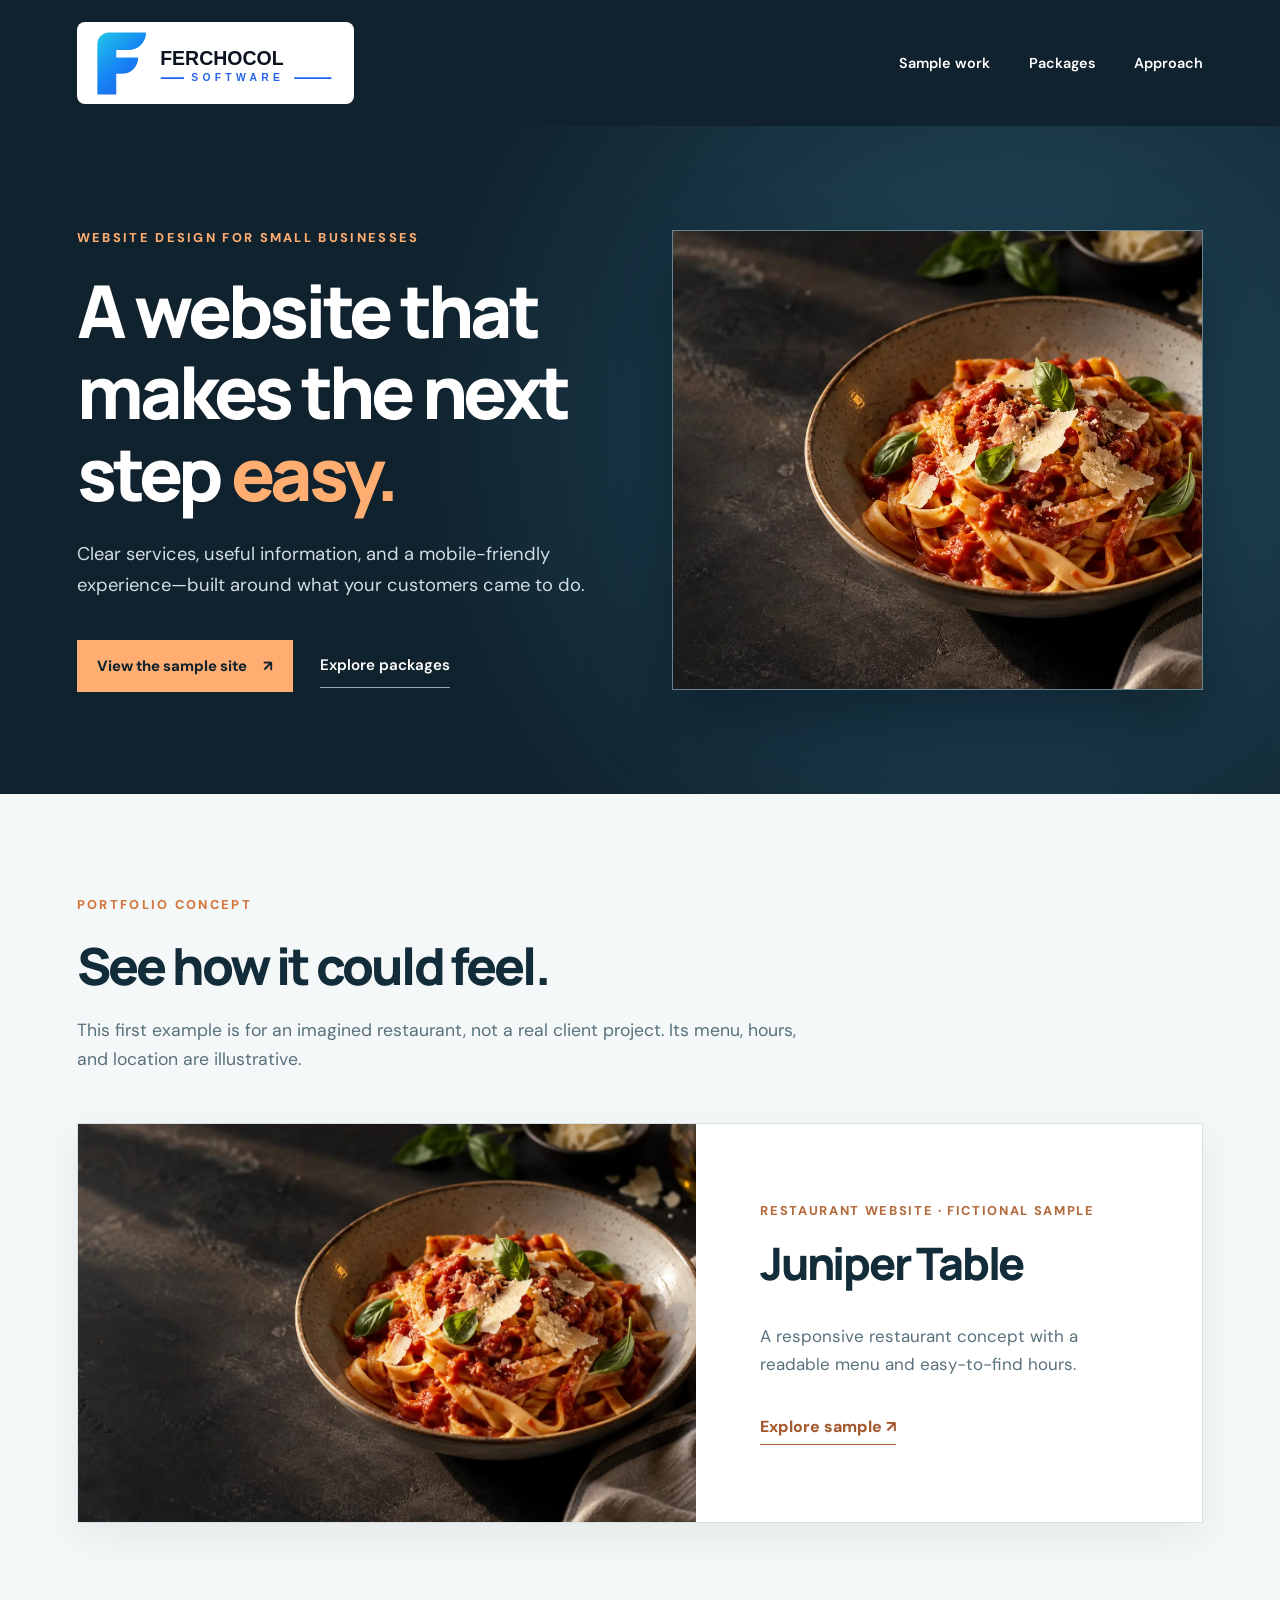
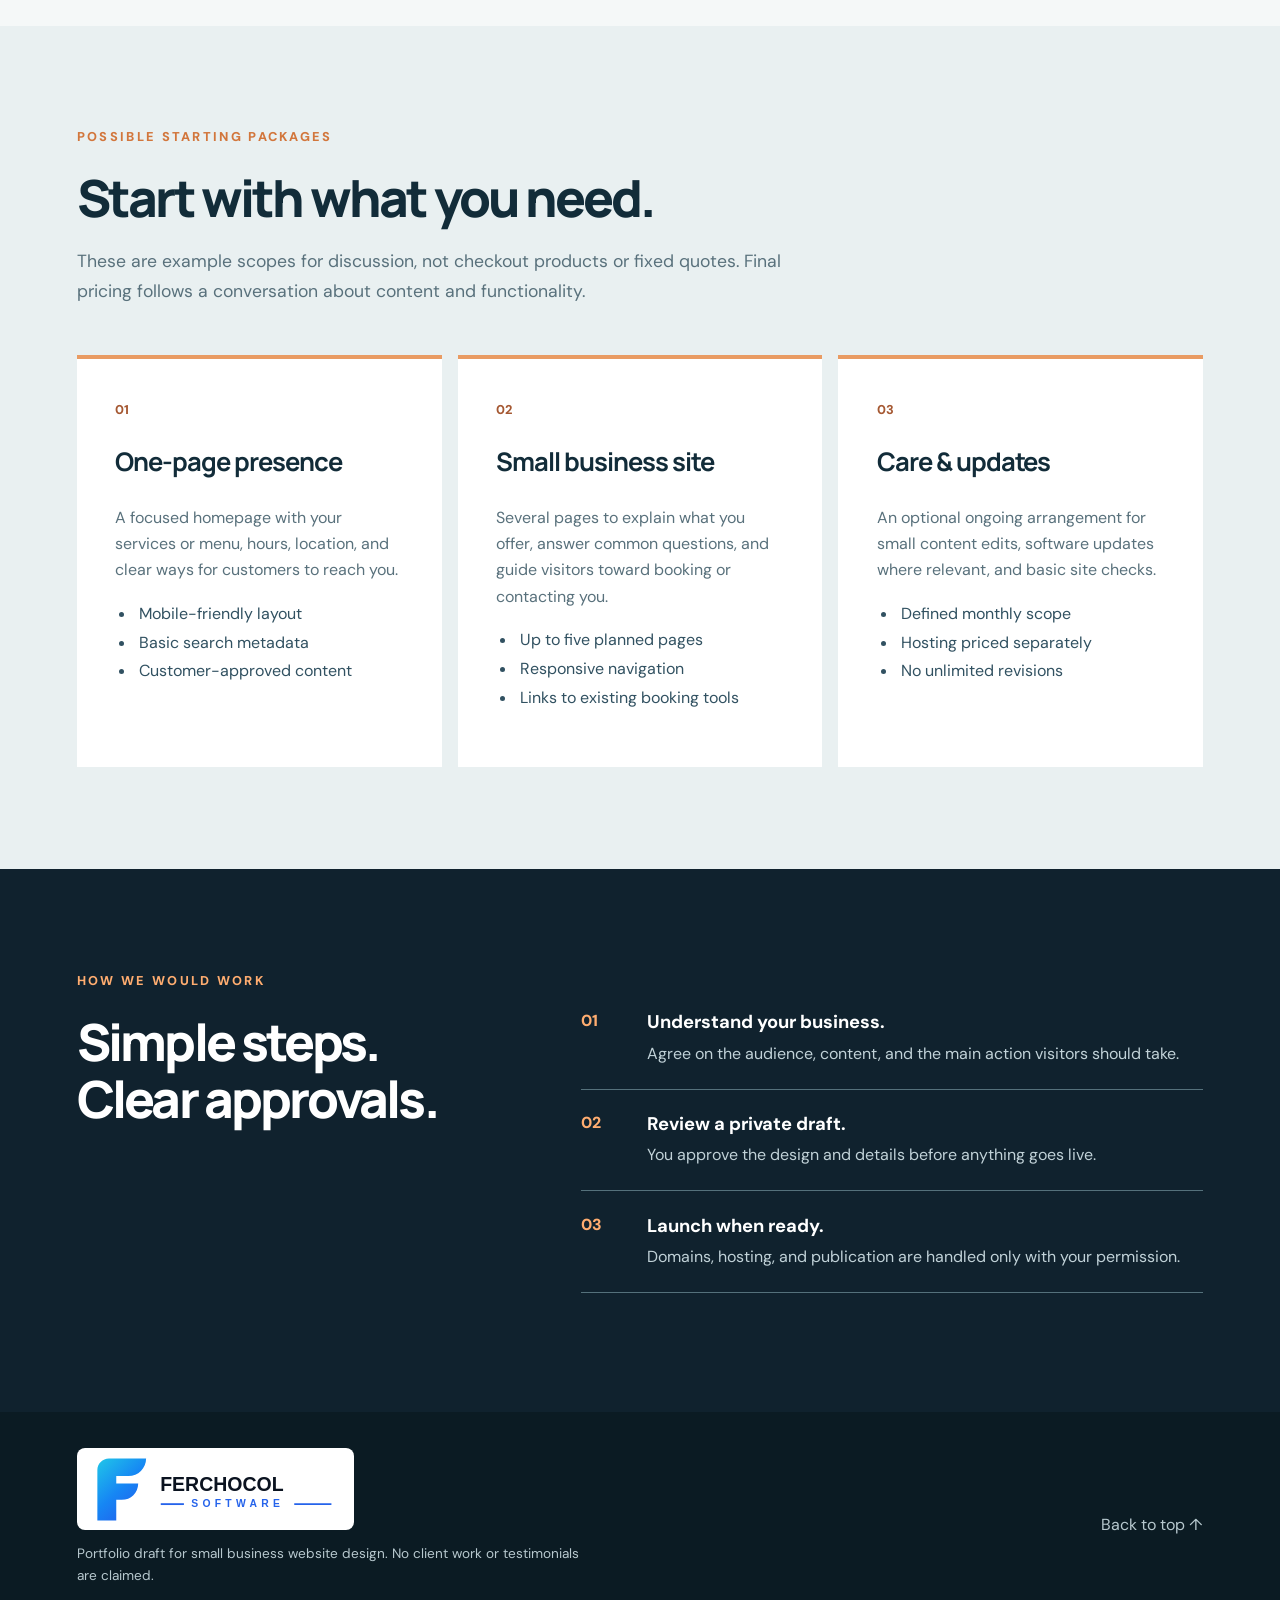
==== index.html @ c9b48507 "Publish Ferchocol Software portfolio" ====
<!doctype html>
<html lang="en">
<head>
  <meta charset="utf-8">
  <meta name="viewport" content="width=device-width, initial-scale=1">
  <meta name="description" content="Ferchocol Software website design portfolio concept for small businesses. Explore a fictional restaurant sample and straightforward website packages.">
  <title>Ferchocol Software — Small business website design</title>
  <link rel="icon" type="image/svg+xml" href="data:image/svg+xml,%3Csvg xmlns='http://www.w3.org/2000/svg' viewBox='0 0 64 64'%3E%3Crect width='64' height='64' rx='14' fill='%2310222e'/%3E%3Cpath d='M17 13h31v8H25v9h19v8H25v14h-8V13Z' fill='%23ffad70'/%3E%3C/svg%3E">
  <link rel="stylesheet" href="portfolio.css">
</head>
<body>
  <header class="site-header">
    <a class="brand" href="#top" aria-label="Ferchocol Software home"><img src="assets/FerchocolLogo.svg" alt="Ferchocol Software"></a>
    <nav aria-label="Main navigation"><a href="#work">Sample work</a><a href="#packages">Packages</a><a href="#approach">Approach</a></nav>
  </header>
  <main id="top">
    <section class="hero" aria-labelledby="hero-title">
      <div class="hero-copy">
        <p class="eyebrow">WEBSITE DESIGN FOR SMALL BUSINESSES</p>
        <h1 id="hero-title">A website that makes the next step <em>easy.</em></h1>
        <p>Clear services, useful information, and a mobile-friendly experience—built around what your customers came to do.</p>
        <div class="hero-actions"><a class="button button-primary" href="#work">View the sample site <span aria-hidden="true">↗</span></a><a class="subtle-link" href="#packages">Explore packages</a></div>
      </div>
      <img class="hero-photo" src="samples/juniper-table/images/pasta.webp" alt="Fictional restaurant sample: pasta with basil and parmesan">
    </section>

    <section class="work section" id="work" aria-labelledby="work-title">
      <div class="section-intro"><p class="eyebrow">PORTFOLIO CONCEPT</p><h2 id="work-title">See how it could feel.</h2><p>This first example is for an imagined restaurant, not a real client project. Its menu, hours, and location are illustrative.</p></div>
      <a class="work-card" href="samples/juniper-table/" aria-label="Open fictional Juniper Table restaurant sample">
        <img src="samples/juniper-table/images/pasta.webp" alt="Pasta with basil and parmesan from the fictional Juniper Table sample" loading="lazy">
        <div class="work-details"><span class="work-tag">RESTAURANT WEBSITE · FICTIONAL SAMPLE</span><h3>Juniper Table</h3><p>A responsive restaurant concept with a readable menu and easy-to-find hours.</p><span class="card-action">Explore sample <span aria-hidden="true">↗</span></span></div>
      </a>
    </section>

    <section class="packages section" id="packages" aria-labelledby="packages-title">
      <div class="section-intro"><p class="eyebrow">POSSIBLE STARTING PACKAGES</p><h2 id="packages-title">Start with what you need.</h2><p>These are example scopes for discussion, not checkout products or fixed quotes. Final pricing follows a conversation about content and functionality.</p></div>
      <div class="package-grid">
        <article><span class="number">01</span><h3>One-page presence</h3><p>A focused homepage with your services or menu, hours, location, and clear ways for customers to reach you.</p><ul><li>Mobile-friendly layout</li><li>Basic search metadata</li><li>Customer-approved content</li></ul></article>
        <article><span class="number">02</span><h3>Small business site</h3><p>Several pages to explain what you offer, answer common questions, and guide visitors toward booking or contacting you.</p><ul><li>Up to five planned pages</li><li>Responsive navigation</li><li>Links to existing booking tools</li></ul></article>
        <article><span class="number">03</span><h3>Care &amp; updates</h3><p>An optional ongoing arrangement for small content edits, software updates where relevant, and basic site checks.</p><ul><li>Defined monthly scope</li><li>Hosting priced separately</li><li>No unlimited revisions</li></ul></article>
      </div>
    </section>

    <section class="approach section" id="approach" aria-labelledby="approach-title"><div><p class="eyebrow">HOW WE WOULD WORK</p><h2 id="approach-title">Simple steps.<br>Clear approvals.</h2></div><ol><li><strong>Understand your business.</strong><span>Agree on the audience, content, and the main action visitors should take.</span></li><li><strong>Review a private draft.</strong><span>You approve the design and details before anything goes live.</span></li><li><strong>Launch when ready.</strong><span>Domains, hosting, and publication are handled only with your permission.</span></li></ol></section>
  </main>
  <footer><div><a class="brand" href="#top"><img src="assets/FerchocolLogo.svg" alt="Ferchocol Software"></a><p>Portfolio draft for small business website design. No client work or testimonials are claimed.</p></div><a href="#top">Back to top ↑</a></footer>
</body>
</html>
---- portfolio.css ----
@import url('https://fonts.googleapis.com/css2?family=DM+Sans:wght@400;500;600;700&family=Manrope:wght@500;600;700;800&display=swap');
:root{--navy:#10222e;--navy2:#183242;--orange:#ffad70;--white:#f6f8f8;--ink:#122c39;--muted:#59717c}*{box-sizing:border-box}html{scroll-behavior:smooth}body{margin:0;background:#f5f8f8;color:var(--ink);font-family:'DM Sans',Arial,sans-serif}a{text-decoration:none;color:inherit}a:focus-visible{outline:3px solid #f37834;outline-offset:4px}img{display:block;max-width:100%}.site-header{display:flex;justify-content:space-between;align-items:center;padding:1.4rem clamp(1.3rem,6vw,7rem);background:var(--navy);color:#fff}.brand{display:inline-flex;align-items:center;background:#fff;border-radius:8px;padding:.45rem .65rem}.brand img{display:block;width:clamp(190px,20vw,260px);height:auto}.site-header nav{display:flex;gap:clamp(1rem,3vw,3rem);font-size:.9rem;font-weight:600}.site-header nav a:hover{color:var(--orange)}
.hero{min-height:650px;background:radial-gradient(circle at 79% 45%,#244e61 0%,var(--navy) 56%);color:#fff;display:grid;grid-template-columns:1fr 1fr;align-items:center;overflow:hidden;padding:clamp(4rem,8vw,8rem) clamp(1.3rem,6vw,7rem);gap:4rem}.hero-copy{max-width:680px;position:relative;z-index:1}.eyebrow{font-size:.8rem;font-weight:800;letter-spacing:.18em;color:#d2763c;margin:0 0 1.5rem}.hero .eyebrow,.approach .eyebrow{color:var(--orange)}h1,h2,h3,p{overflow-wrap:break-word}.hero h1,.section h2{font-family:Manrope,Arial,sans-serif;font-weight:800;letter-spacing:-.055em;line-height:1.12}.hero h1{font-size:clamp(3rem,5.7vw,6rem);margin:0 0 1.5rem}.hero h1 em{font-style:normal;color:var(--orange)}.hero-copy>p:not(.eyebrow){max-width:550px;color:#d0dde2;font-size:1.15rem;line-height:1.7}.hero-actions{display:flex;align-items:center;gap:1.7rem;flex-wrap:wrap;margin-top:2.4rem}.button{padding:1rem 1.25rem;font-weight:800;font-size:.93rem;display:inline-flex;gap:1rem}.button-primary{background:var(--orange);color:var(--navy)}.button:hover{filter:brightness(1.08)}.subtle-link{font-weight:600;border-bottom:1px solid #8ea7b0;padding:.75rem 0;font-size:.95rem}
.hero-photo{width:100%;height:460px;object-fit:cover;object-position:65% center;border:1px solid #678493;box-shadow:0 28px 60px #07162088;min-width:0}
.section{padding:clamp(4rem,8vw,8rem) clamp(1.3rem,6vw,7rem)}.section-intro{max-width:740px;margin-bottom:3rem}.section h2{font-size:clamp(2.5rem,4vw,4.2rem);margin:0 0 1.3rem}.section-intro>p:not(.eyebrow){color:var(--muted);font-size:1.1rem;line-height:1.7}.work-card{display:grid;grid-template-columns:1.1fr .9fr;max-width:1250px;min-height:400px;background:#fff;box-shadow:0 12px 38px #16354414;border:1px solid #d8e3e6}.work-card img{height:100%;width:100%;object-fit:cover;object-position:65%}.work-details{padding:clamp(2rem,5vw,5rem);display:flex;flex-direction:column;justify-content:center}.work-tag{font-size:.8rem;font-weight:800;letter-spacing:.13em;color:#b36a3d}.work-details h3{font-family:Manrope,Arial,sans-serif;font-weight:800;letter-spacing:-.05em;font-size:clamp(2.3rem,3.5vw,3.8rem);margin:.8rem 0}.work-details p{color:var(--muted);font-size:1.06rem;line-height:1.65}.card-action{margin-top:1.3rem;font-weight:800;color:#a3582e;border-bottom:1px solid #a3582e;align-self:flex-start;padding-bottom:.4rem}.work-card:hover .card-action{color:#612f13}
.packages{background:#e9f0f1}.package-grid{display:grid;grid-template-columns:repeat(3,1fr);gap:1rem;max-width:1300px}.package-grid article{background:#fff;padding:clamp(1.5rem,3vw,2.6rem);border-top:4px solid #e99b63;min-height:390px}.number{font-size:.8rem;color:#a55832;font-weight:800}.package-grid h3{font-family:Manrope,Arial,sans-serif;font-size:1.6rem;letter-spacing:-.04em}.package-grid p{color:var(--muted);line-height:1.65}.package-grid ul{padding-left:1.3rem;color:#315161;line-height:1.8}.package-grid li{padding-left:.2rem}
.approach{background:var(--navy);color:#fff;display:grid;grid-template-columns:.8fr 1.2fr;gap:clamp(2rem,7vw,7rem)}.approach h2{margin:0}.approach ol{padding:0;list-style:none;counter-reset:steps}.approach li{counter-increment:steps;display:grid;grid-template-columns:50px 1fr;column-gap:1rem;border-bottom:1px solid #55717b;padding:1.4rem 0}.approach li:before{content:counter(steps,decimal-leading-zero);grid-row:span 2;color:var(--orange);font-weight:800}.approach li strong{font-size:1.15rem}.approach li span{display:block;color:#c1d2d8;line-height:1.6;margin-top:.4rem}footer{background:#0b1b23;color:#b7c8ce;padding:2.3rem clamp(1.3rem,6vw,7rem);display:flex;justify-content:space-between;align-items:center;gap:2rem}footer .brand{width:max-content}footer p{font-size:.85rem;line-height:1.6;max-width:520px}footer>a{white-space:nowrap}
@media(max-width:900px){.hero{grid-template-columns:1fr;min-height:auto}.hero-photo{height:360px;max-width:600px;width:100%;margin:auto}.work-card{grid-template-columns:1fr}.work-card img{height:330px}.package-grid{grid-template-columns:1fr 1fr}.approach{grid-template-columns:1fr}}
@media(max-width:620px){.site-header{display:block}.brand img{width:210px}.site-header nav{justify-content:space-between;margin-top:1.4rem}.hero{padding-top:4rem;gap:1rem}.hero h1{font-size:3.25rem}.hero-photo{height:280px}.package-grid{grid-template-columns:1fr}.package-grid article{min-height:0}.work-card img{height:240px}footer{display:block}footer>a{display:inline-block;margin-top:1rem}}
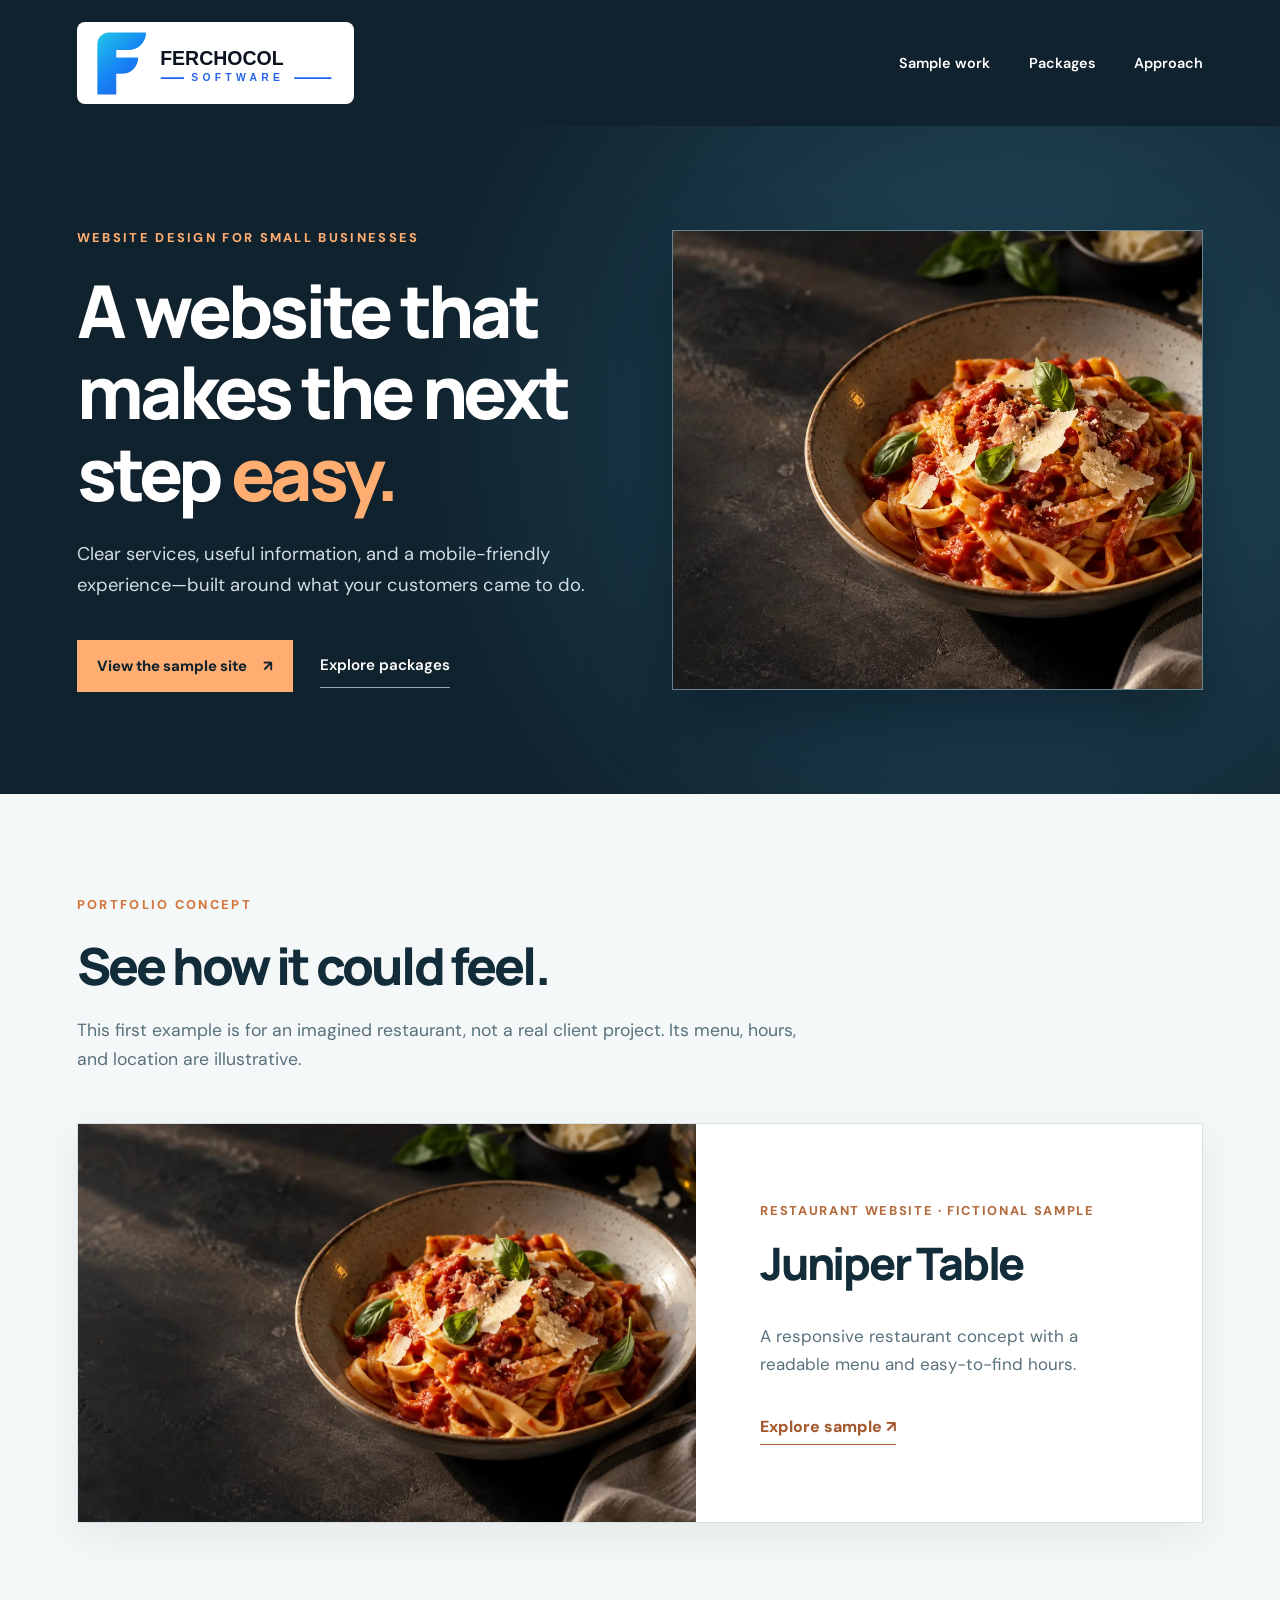
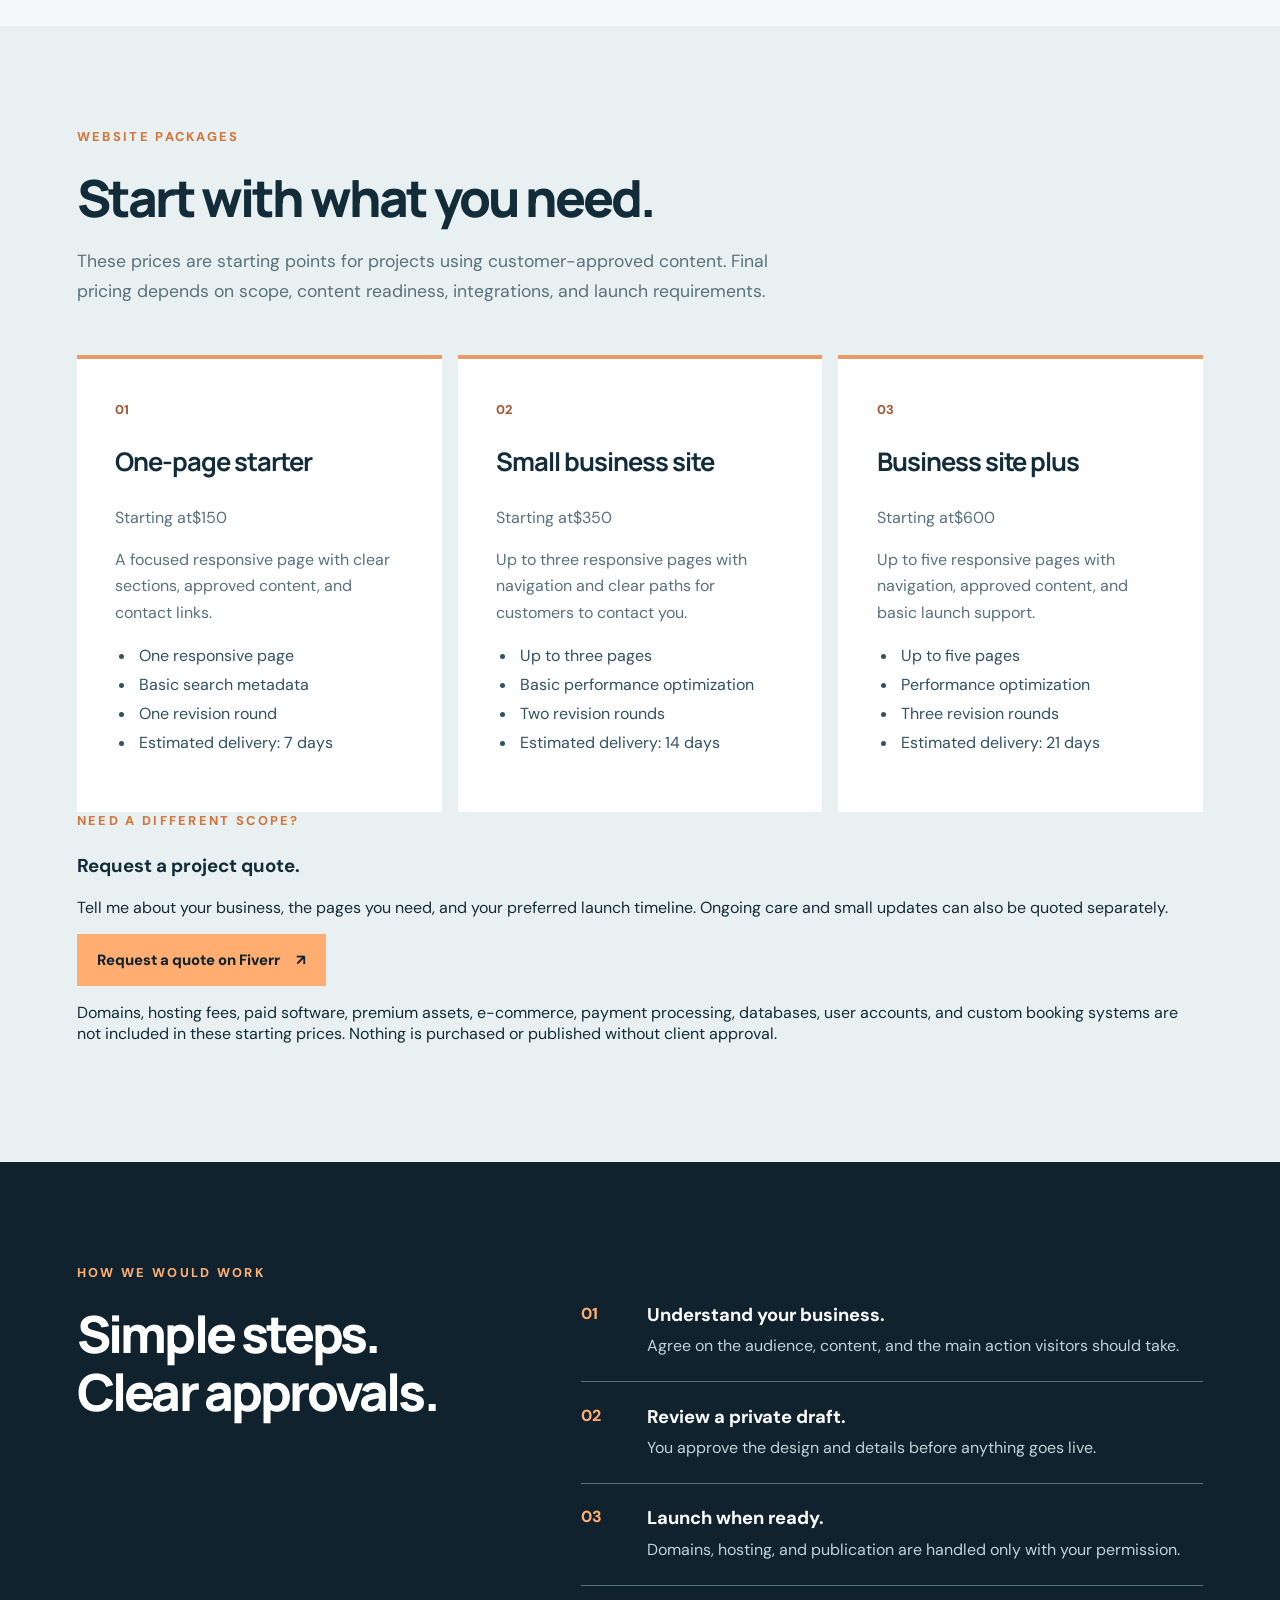
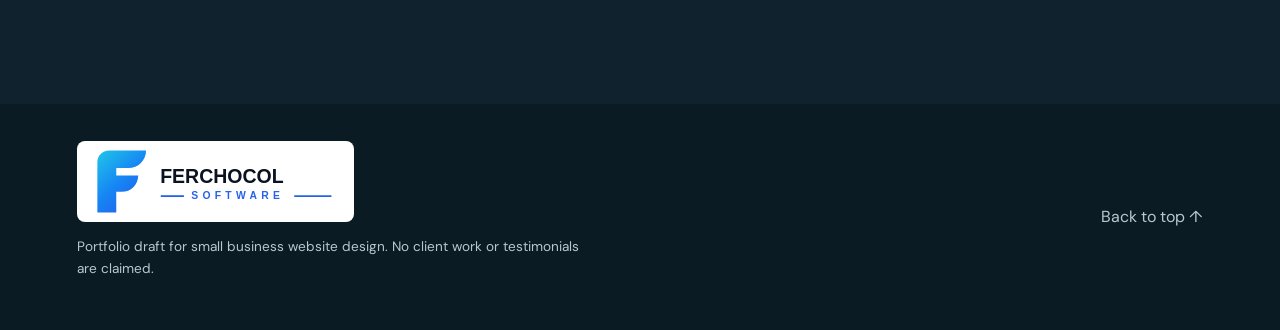
==== commit 581ca235: "Add starting prices and quote call to action" ====
--- a/index.html
+++ b/index.html
@@ -33,12 +33,17 @@
     </section>
 
     <section class="packages section" id="packages" aria-labelledby="packages-title">
-      <div class="section-intro"><p class="eyebrow">POSSIBLE STARTING PACKAGES</p><h2 id="packages-title">Start with what you need.</h2><p>These are example scopes for discussion, not checkout products or fixed quotes. Final pricing follows a conversation about content and functionality.</p></div>
+      <div class="section-intro"><p class="eyebrow">WEBSITE PACKAGES</p><h2 id="packages-title">Start with what you need.</h2><p>These prices are starting points for projects using customer-approved content. Final pricing depends on scope, content readiness, integrations, and launch requirements.</p></div>
       <div class="package-grid">
-        <article><span class="number">01</span><h3>One-page presence</h3><p>A focused homepage with your services or menu, hours, location, and clear ways for customers to reach you.</p><ul><li>Mobile-friendly layout</li><li>Basic search metadata</li><li>Customer-approved content</li></ul></article>
-        <article><span class="number">02</span><h3>Small business site</h3><p>Several pages to explain what you offer, answer common questions, and guide visitors toward booking or contacting you.</p><ul><li>Up to five planned pages</li><li>Responsive navigation</li><li>Links to existing booking tools</li></ul></article>
-        <article><span class="number">03</span><h3>Care &amp; updates</h3><p>An optional ongoing arrangement for small content edits, software updates where relevant, and basic site checks.</p><ul><li>Defined monthly scope</li><li>Hosting priced separately</li><li>No unlimited revisions</li></ul></article>
+        <article><span class="number">01</span><h3>One-page starter</h3><p class="price"><span>Starting at</span>$150</p><p>A focused responsive page with clear sections, approved content, and contact links.</p><ul><li>One responsive page</li><li>Basic search metadata</li><li>One revision round</li><li>Estimated delivery: 7 days</li></ul></article>
+        <article><span class="number">02</span><h3>Small business site</h3><p class="price"><span>Starting at</span>$350</p><p>Up to three responsive pages with navigation and clear paths for customers to contact you.</p><ul><li>Up to three pages</li><li>Basic performance optimization</li><li>Two revision rounds</li><li>Estimated delivery: 14 days</li></ul></article>
+        <article><span class="number">03</span><h3>Business site plus</h3><p class="price"><span>Starting at</span>$600</p><p>Up to five responsive pages with navigation, approved content, and basic launch support.</p><ul><li>Up to five pages</li><li>Performance optimization</li><li>Three revision rounds</li><li>Estimated delivery: 21 days</li></ul></article>
       </div>
+      <div class="quote-panel">
+        <div><p class="eyebrow">NEED A DIFFERENT SCOPE?</p><h3>Request a project quote.</h3><p>Tell me about your business, the pages you need, and your preferred launch timeline. Ongoing care and small updates can also be quoted separately.</p></div>
+        <a class="button button-primary" href="https://www.fiverr.com/ferchocol" target="_blank" rel="noreferrer">Request a quote on Fiverr <span aria-hidden="true">↗</span></a>
+      </div>
+      <p class="package-note">Domains, hosting fees, paid software, premium assets, e-commerce, payment processing, databases, user accounts, and custom booking systems are not included in these starting prices. Nothing is purchased or published without client approval.</p>
     </section>
 
     <section class="approach section" id="approach" aria-labelledby="approach-title"><div><p class="eyebrow">HOW WE WOULD WORK</p><h2 id="approach-title">Simple steps.<br>Clear approvals.</h2></div><ol><li><strong>Understand your business.</strong><span>Agree on the audience, content, and the main action visitors should take.</span></li><li><strong>Review a private draft.</strong><span>You approve the design and details before anything goes live.</span></li><li><strong>Launch when ready.</strong><span>Domains, hosting, and publication are handled only with your permission.</span></li></ol></section>
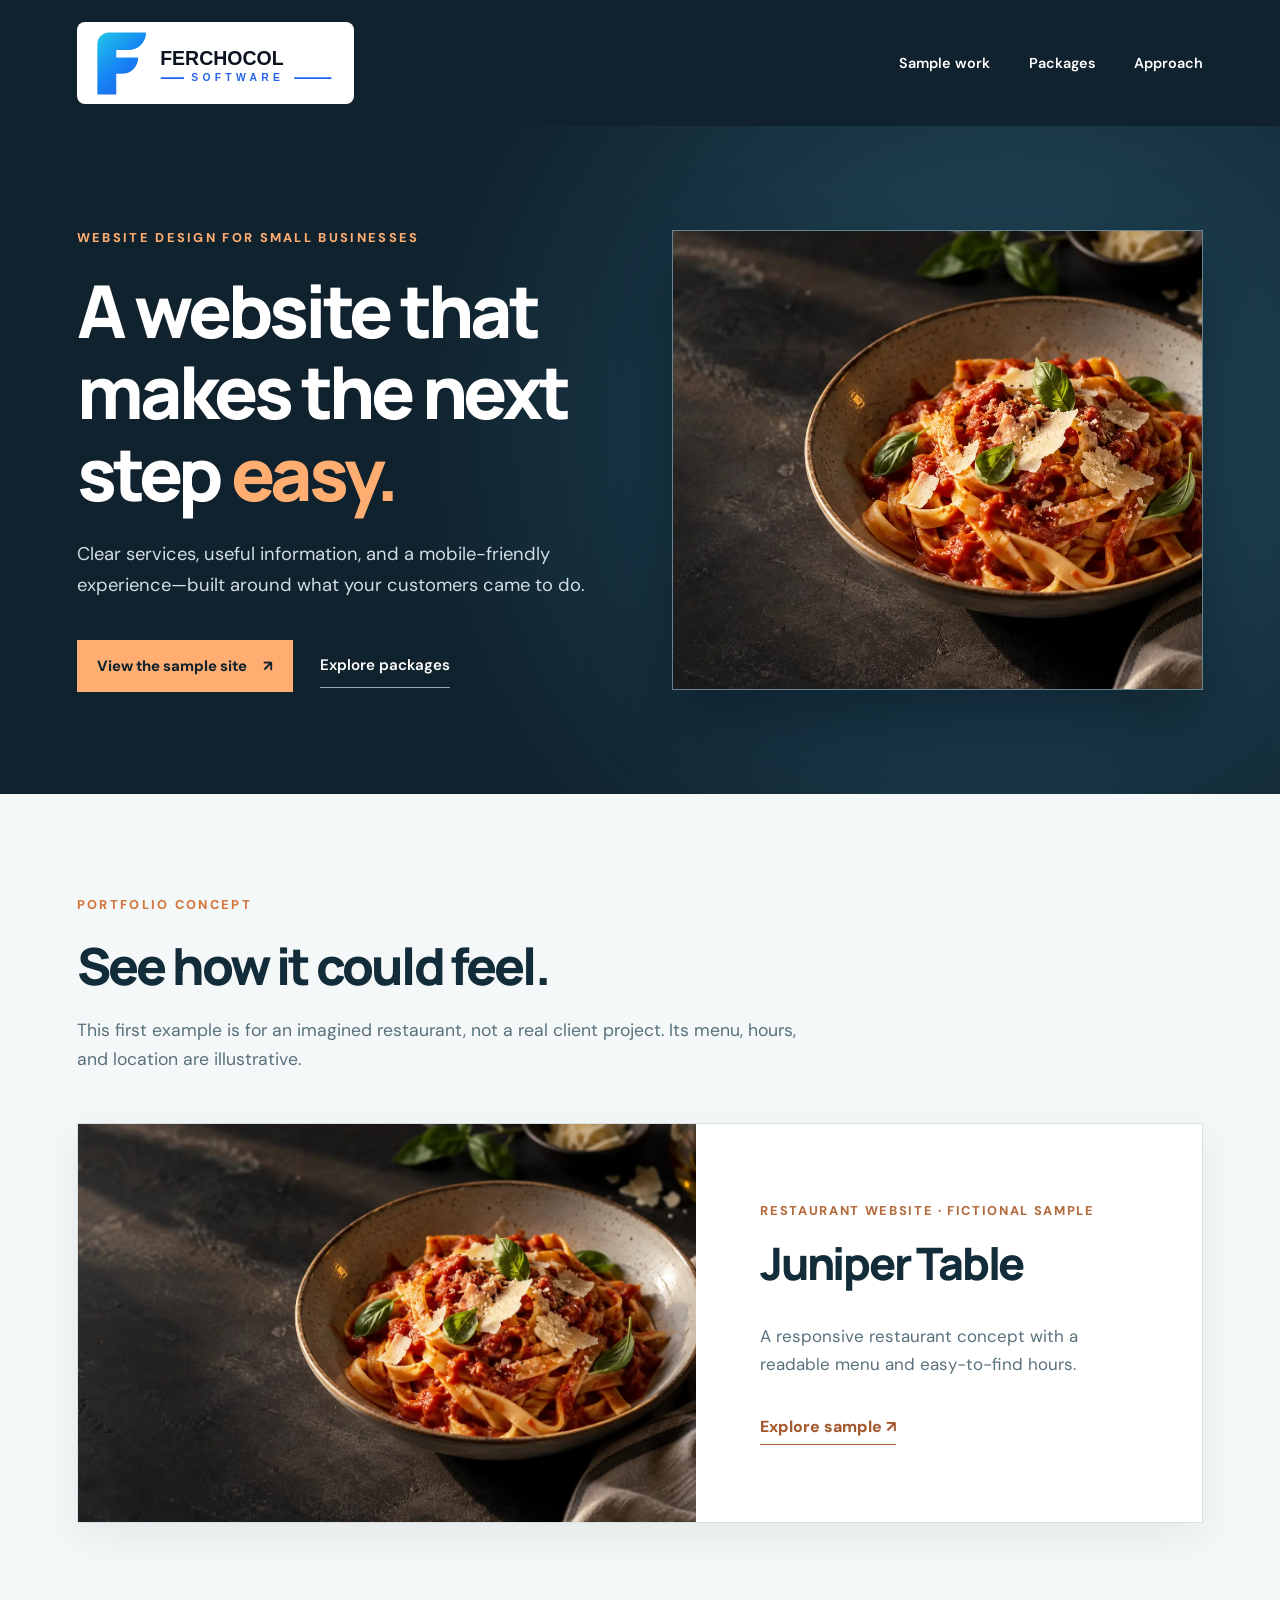
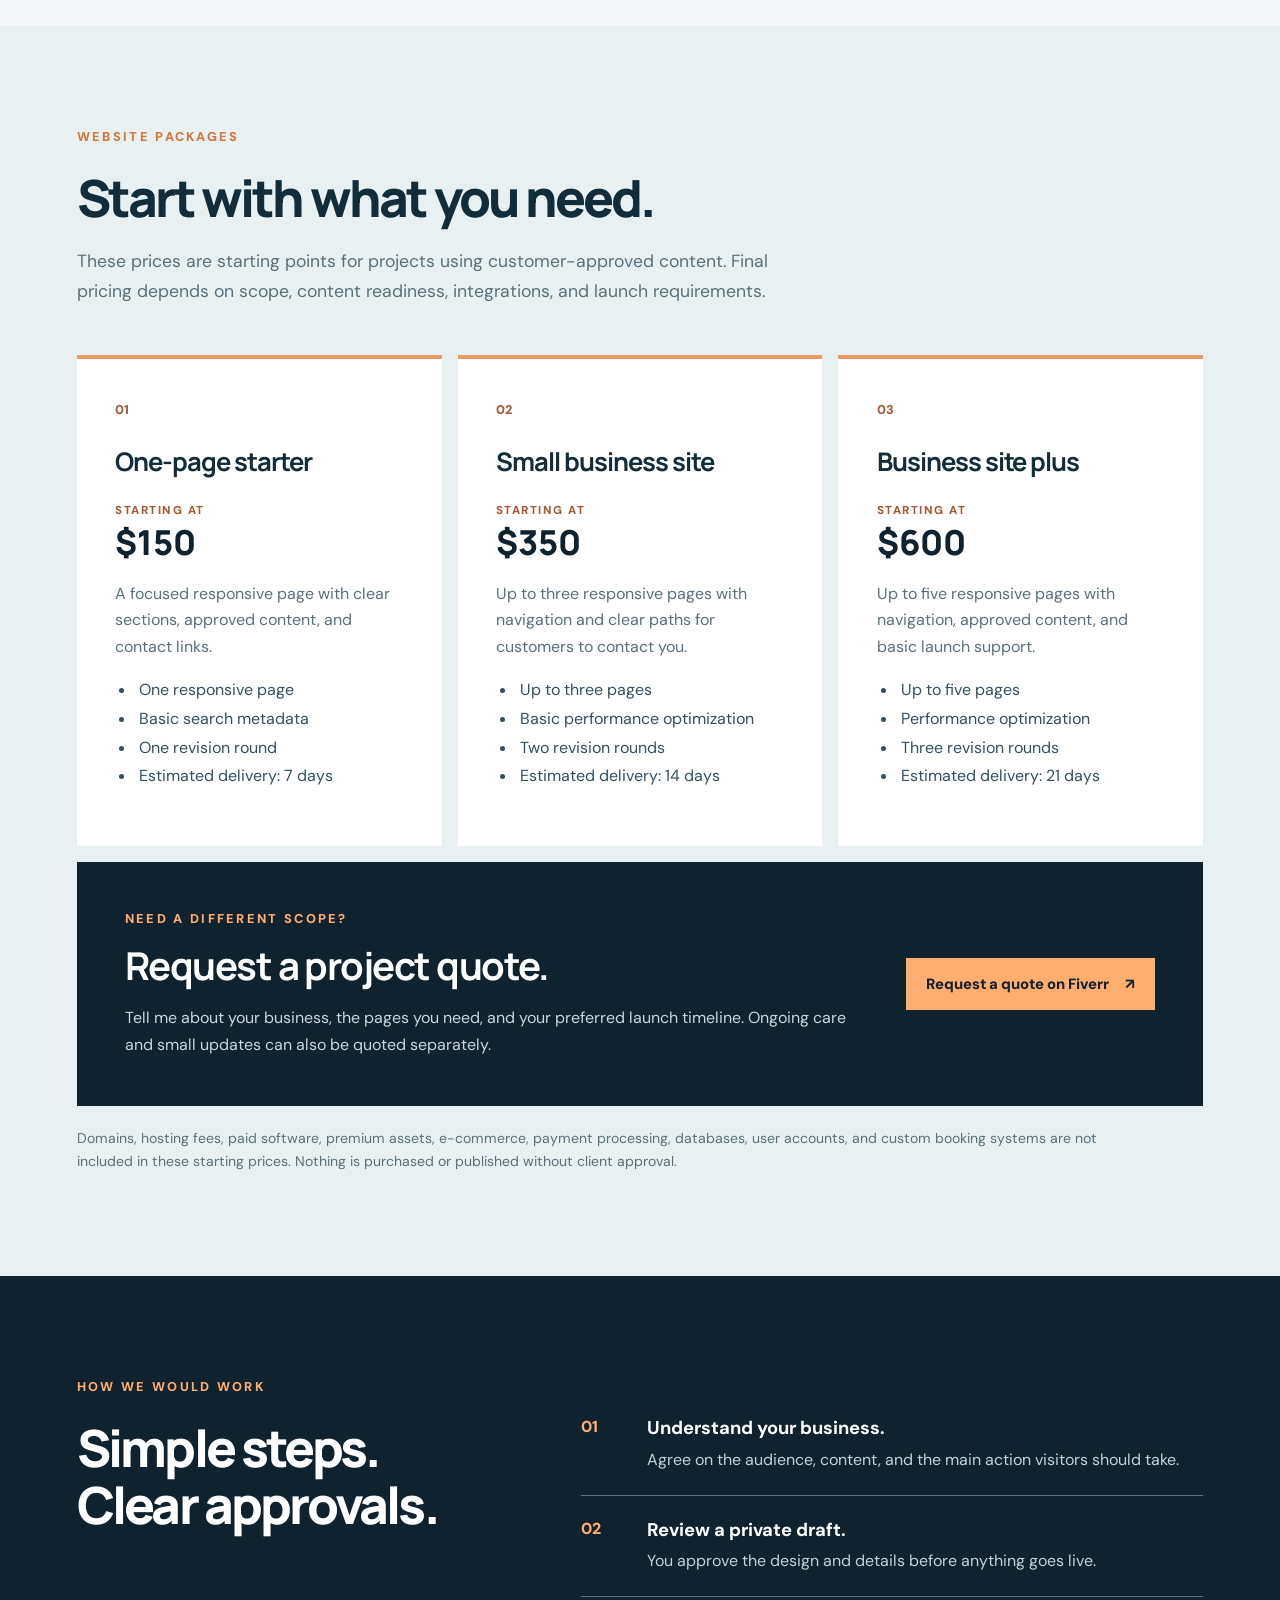
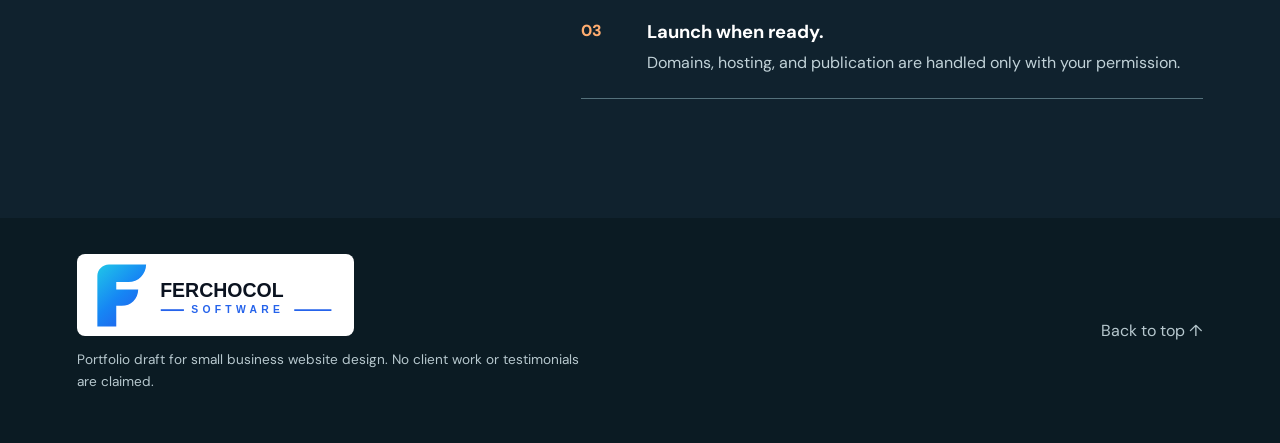
==== commit 5464c9c1: "Use public Fiverr profile for quote requests" ====
--- a/index.html
+++ b/index.html
@@ -41,7 +41,7 @@
       </div>
       <div class="quote-panel">
         <div><p class="eyebrow">NEED A DIFFERENT SCOPE?</p><h3>Request a project quote.</h3><p>Tell me about your business, the pages you need, and your preferred launch timeline. Ongoing care and small updates can also be quoted separately.</p></div>
-        <a class="button button-primary" href="https://www.fiverr.com/ferchocol" target="_blank" rel="noreferrer">Request a quote on Fiverr <span aria-hidden="true">↗</span></a>
+        <a class="button button-primary" href="https://www.fiverr.com/ferchocol?public_mode=true" target="_blank" rel="noreferrer">Request a quote on Fiverr <span aria-hidden="true">↗</span></a>
       </div>
       <p class="package-note">Domains, hosting fees, paid software, premium assets, e-commerce, payment processing, databases, user accounts, and custom booking systems are not included in these starting prices. Nothing is purchased or published without client approval.</p>
     </section>
--- a/portfolio.css
+++ b/portfolio.css
@@ -4,6 +4,7 @@
 .hero-photo{width:100%;height:460px;object-fit:cover;object-position:65% center;border:1px solid #678493;box-shadow:0 28px 60px #07162088;min-width:0}
 .section{padding:clamp(4rem,8vw,8rem) clamp(1.3rem,6vw,7rem)}.section-intro{max-width:740px;margin-bottom:3rem}.section h2{font-size:clamp(2.5rem,4vw,4.2rem);margin:0 0 1.3rem}.section-intro>p:not(.eyebrow){color:var(--muted);font-size:1.1rem;line-height:1.7}.work-card{display:grid;grid-template-columns:1.1fr .9fr;max-width:1250px;min-height:400px;background:#fff;box-shadow:0 12px 38px #16354414;border:1px solid #d8e3e6}.work-card img{height:100%;width:100%;object-fit:cover;object-position:65%}.work-details{padding:clamp(2rem,5vw,5rem);display:flex;flex-direction:column;justify-content:center}.work-tag{font-size:.8rem;font-weight:800;letter-spacing:.13em;color:#b36a3d}.work-details h3{font-family:Manrope,Arial,sans-serif;font-weight:800;letter-spacing:-.05em;font-size:clamp(2.3rem,3.5vw,3.8rem);margin:.8rem 0}.work-details p{color:var(--muted);font-size:1.06rem;line-height:1.65}.card-action{margin-top:1.3rem;font-weight:800;color:#a3582e;border-bottom:1px solid #a3582e;align-self:flex-start;padding-bottom:.4rem}.work-card:hover .card-action{color:#612f13}
 .packages{background:#e9f0f1}.package-grid{display:grid;grid-template-columns:repeat(3,1fr);gap:1rem;max-width:1300px}.package-grid article{background:#fff;padding:clamp(1.5rem,3vw,2.6rem);border-top:4px solid #e99b63;min-height:390px}.number{font-size:.8rem;color:#a55832;font-weight:800}.package-grid h3{font-family:Manrope,Arial,sans-serif;font-size:1.6rem;letter-spacing:-.04em}.package-grid p{color:var(--muted);line-height:1.65}.package-grid ul{padding-left:1.3rem;color:#315161;line-height:1.8}.package-grid li{padding-left:.2rem}
+.price{font-family:Manrope,Arial,sans-serif!important;font-size:2.15rem!important;font-weight:800;color:var(--navy)!important;line-height:1.1!important;margin:.3rem 0 1.25rem!important}.price span{display:block;font-family:'DM Sans',Arial,sans-serif;font-size:.72rem;font-weight:800;letter-spacing:.13em;text-transform:uppercase;color:#a55832;margin-bottom:.35rem}.quote-panel{max-width:1300px;margin-top:1rem;background:var(--navy);color:#fff;padding:clamp(1.6rem,4vw,3rem);display:flex;align-items:center;justify-content:space-between;gap:2rem}.quote-panel>div{max-width:760px}.quote-panel .eyebrow{color:var(--orange);margin-bottom:.8rem}.quote-panel h3{font-family:Manrope,Arial,sans-serif;font-size:clamp(1.8rem,3vw,2.8rem);letter-spacing:-.04em;margin:.2rem 0 .8rem}.quote-panel p:not(.eyebrow){color:#c8d7dc;line-height:1.65;margin:0}.quote-panel .button{flex:0 0 auto}.package-note{max-width:1050px;color:var(--muted);font-size:.88rem;line-height:1.65;margin:1.3rem 0 0}
 .approach{background:var(--navy);color:#fff;display:grid;grid-template-columns:.8fr 1.2fr;gap:clamp(2rem,7vw,7rem)}.approach h2{margin:0}.approach ol{padding:0;list-style:none;counter-reset:steps}.approach li{counter-increment:steps;display:grid;grid-template-columns:50px 1fr;column-gap:1rem;border-bottom:1px solid #55717b;padding:1.4rem 0}.approach li:before{content:counter(steps,decimal-leading-zero);grid-row:span 2;color:var(--orange);font-weight:800}.approach li strong{font-size:1.15rem}.approach li span{display:block;color:#c1d2d8;line-height:1.6;margin-top:.4rem}footer{background:#0b1b23;color:#b7c8ce;padding:2.3rem clamp(1.3rem,6vw,7rem);display:flex;justify-content:space-between;align-items:center;gap:2rem}footer .brand{width:max-content}footer p{font-size:.85rem;line-height:1.6;max-width:520px}footer>a{white-space:nowrap}
-@media(max-width:900px){.hero{grid-template-columns:1fr;min-height:auto}.hero-photo{height:360px;max-width:600px;width:100%;margin:auto}.work-card{grid-template-columns:1fr}.work-card img{height:330px}.package-grid{grid-template-columns:1fr 1fr}.approach{grid-template-columns:1fr}}
+@media(max-width:900px){.quote-panel{align-items:flex-start;flex-direction:column}.hero{grid-template-columns:1fr;min-height:auto}.hero-photo{height:360px;max-width:600px;width:100%;margin:auto}.work-card{grid-template-columns:1fr}.work-card img{height:330px}.package-grid{grid-template-columns:1fr 1fr}.approach{grid-template-columns:1fr}}
 @media(max-width:620px){.site-header{display:block}.brand img{width:210px}.site-header nav{justify-content:space-between;margin-top:1.4rem}.hero{padding-top:4rem;gap:1rem}.hero h1{font-size:3.25rem}.hero-photo{height:280px}.package-grid{grid-template-columns:1fr}.package-grid article{min-height:0}.work-card img{height:240px}footer{display:block}footer>a{display:inline-block;margin-top:1rem}}
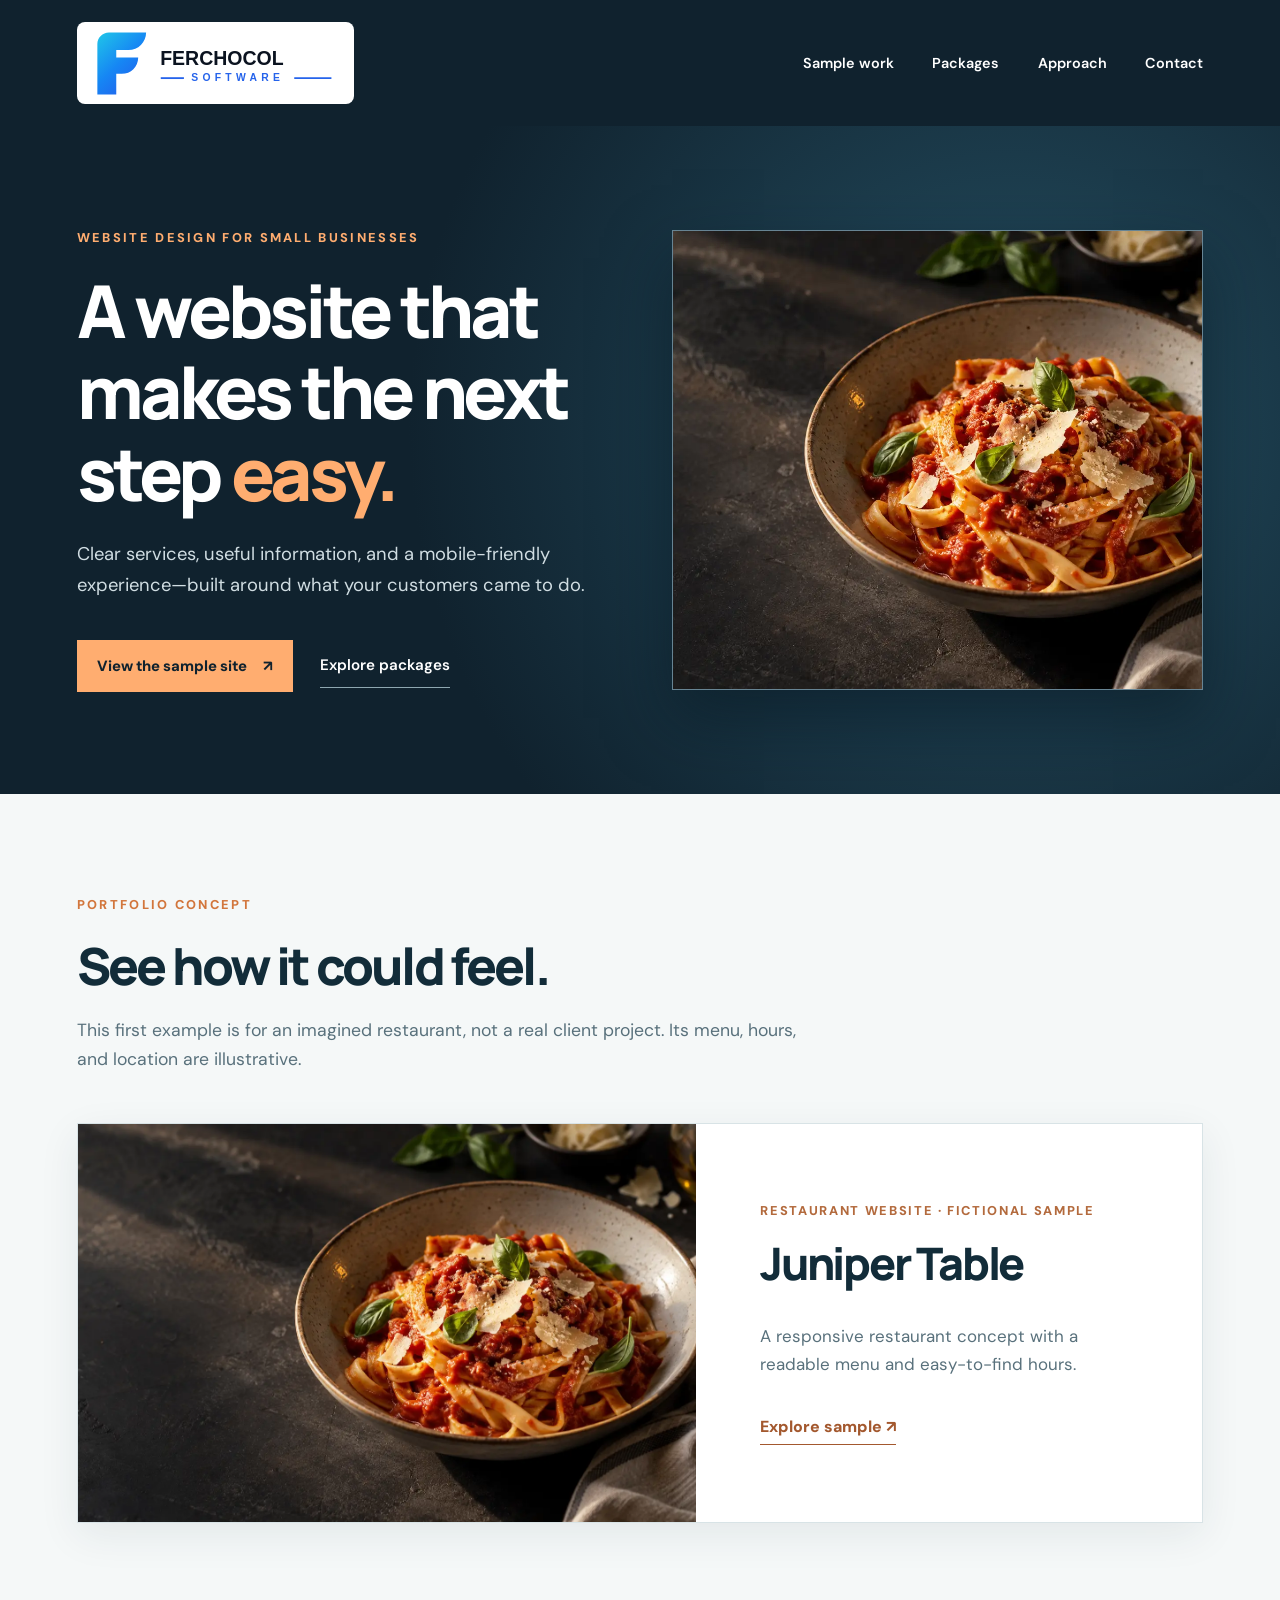
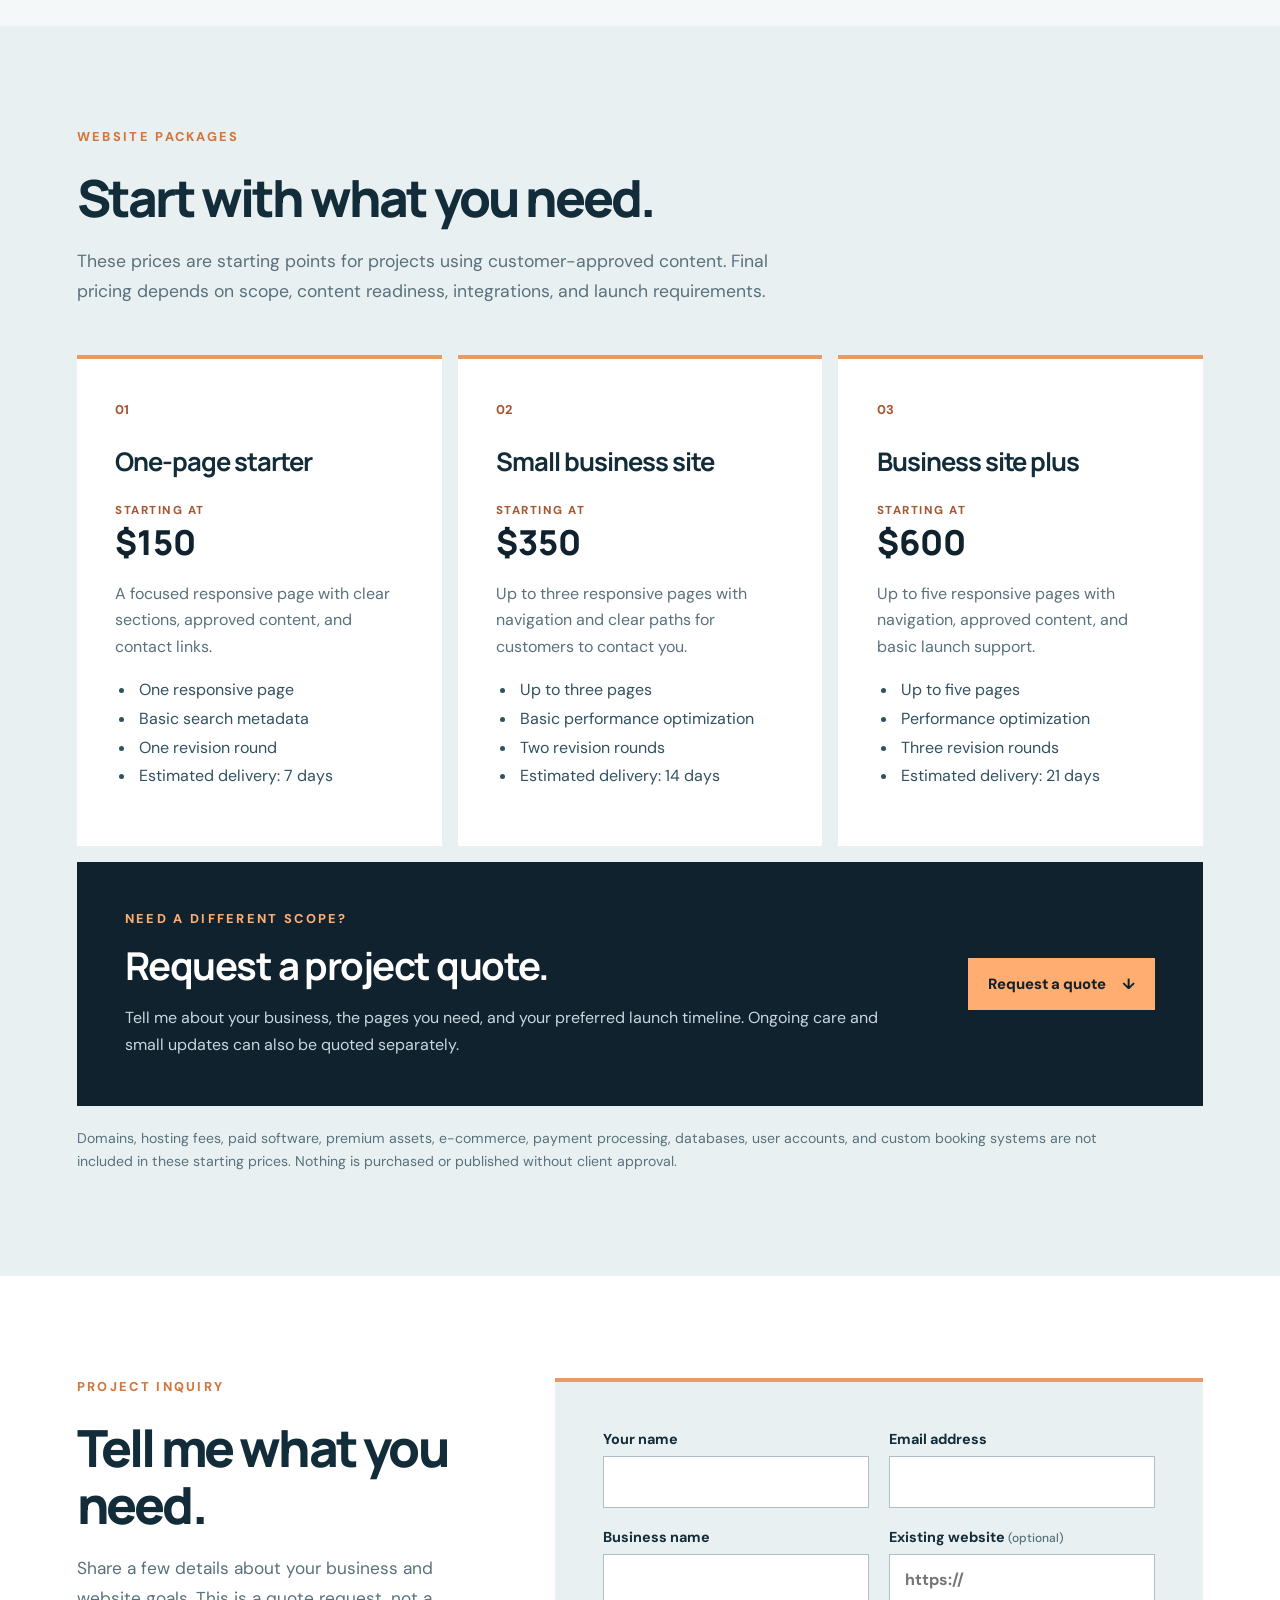
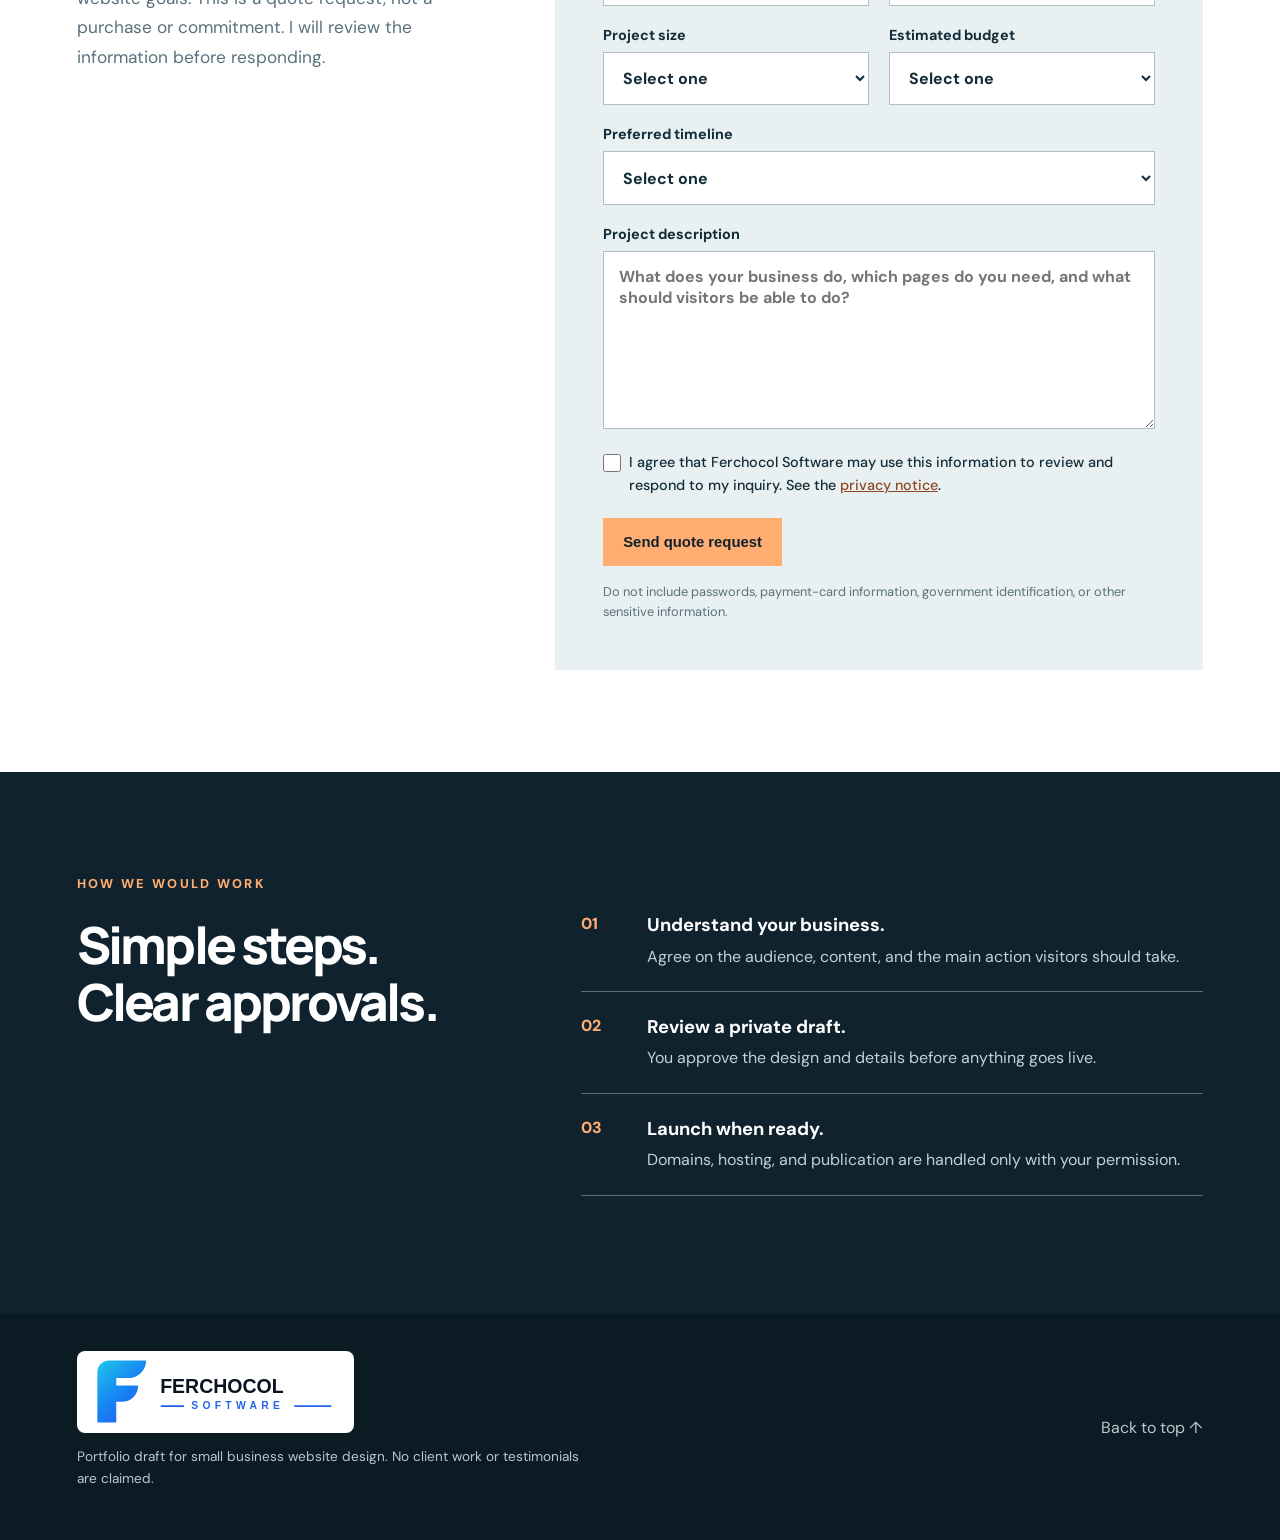
==== commit f4be4fa7: "Add on-site website quote form" ====
--- a/index.html
+++ b/index.html
@@ -11,7 +11,7 @@
 <body>
   <header class="site-header">
     <a class="brand" href="#top" aria-label="Ferchocol Software home"><img src="assets/FerchocolLogo.svg" alt="Ferchocol Software"></a>
-    <nav aria-label="Main navigation"><a href="#work">Sample work</a><a href="#packages">Packages</a><a href="#approach">Approach</a></nav>
+    <nav aria-label="Main navigation"><a href="#work">Sample work</a><a href="#packages">Packages</a><a href="#approach">Approach</a><a href="#contact">Contact</a></nav>
   </header>
   <main id="top">
     <section class="hero" aria-labelledby="hero-title">
@@ -41,9 +41,38 @@
       </div>
       <div class="quote-panel">
         <div><p class="eyebrow">NEED A DIFFERENT SCOPE?</p><h3>Request a project quote.</h3><p>Tell me about your business, the pages you need, and your preferred launch timeline. Ongoing care and small updates can also be quoted separately.</p></div>
-        <a class="button button-primary" href="https://www.fiverr.com/ferchocol?public_mode=true" target="_blank" rel="noreferrer">Request a quote on Fiverr <span aria-hidden="true">↗</span></a>
+        <a class="button button-primary" href="#contact">Request a quote <span aria-hidden="true">↓</span></a>
       </div>
       <p class="package-note">Domains, hosting fees, paid software, premium assets, e-commerce, payment processing, databases, user accounts, and custom booking systems are not included in these starting prices. Nothing is purchased or published without client approval.</p>
+    </section>
+
+
+    <section class="contact section" id="contact" aria-labelledby="contact-title">
+      <div class="contact-intro">
+        <p class="eyebrow">PROJECT INQUIRY</p>
+        <h2 id="contact-title">Tell me what you need.</h2>
+        <p>Share a few details about your business and website goals. This is a quote request, not a purchase or commitment. I will review the information before responding.</p>
+      </div>
+      <form class="contact-form" action="https://formspree.io/f/mwlpojjg" method="post">
+        <input type="hidden" name="_subject" value="New Ferchocol Software website inquiry">
+        <div class="form-honeypot" aria-hidden="true">
+          <label for="company-url">Leave this field empty</label>
+          <input id="company-url" type="text" name="_gotcha" tabindex="-1" autocomplete="off">
+        </div>
+        <div class="form-grid">
+          <label><span>Your name</span><input type="text" name="name" autocomplete="name" required></label>
+          <label><span>Email address</span><input type="email" name="email" autocomplete="email" required></label>
+          <label><span>Business name</span><input type="text" name="business_name" autocomplete="organization" required></label>
+          <label><span>Existing website <small>(optional)</small></span><input type="url" name="existing_website" placeholder="https://"></label>
+          <label><span>Project size</span><select name="project_size" required><option value="">Select one</option><option>One-page starter</option><option>Small business site</option><option>Business site plus</option><option>Custom or not sure</option></select></label>
+          <label><span>Estimated budget</span><select name="budget" required><option value="">Select one</option><option>$150–$349</option><option>$350–$599</option><option>$600–$999</option><option>$1,000 or more</option><option>Not sure yet</option></select></label>
+          <label class="form-wide"><span>Preferred timeline</span><select name="timeline" required><option value="">Select one</option><option>Within 2 weeks</option><option>Within 3–4 weeks</option><option>Within 1–2 months</option><option>Flexible or not sure</option></select></label>
+          <label class="form-wide"><span>Project description</span><textarea name="message" rows="7" placeholder="What does your business do, which pages do you need, and what should visitors be able to do?" required></textarea></label>
+        </div>
+        <label class="consent"><input type="checkbox" name="privacy_consent" value="yes" required><span>I agree that Ferchocol Software may use this information to review and respond to my inquiry. See the <a href="privacy.html" target="_blank" rel="noreferrer">privacy notice</a>.</span></label>
+        <button class="button button-primary" type="submit">Send quote request</button>
+        <p class="form-note">Do not include passwords, payment-card information, government identification, or other sensitive information.</p>
+      </form>
     </section>
 
     <section class="approach section" id="approach" aria-labelledby="approach-title"><div><p class="eyebrow">HOW WE WOULD WORK</p><h2 id="approach-title">Simple steps.<br>Clear approvals.</h2></div><ol><li><strong>Understand your business.</strong><span>Agree on the audience, content, and the main action visitors should take.</span></li><li><strong>Review a private draft.</strong><span>You approve the design and details before anything goes live.</span></li><li><strong>Launch when ready.</strong><span>Domains, hosting, and publication are handled only with your permission.</span></li></ol></section>
--- a/portfolio.css
+++ b/portfolio.css
@@ -5,6 +5,9 @@
 .section{padding:clamp(4rem,8vw,8rem) clamp(1.3rem,6vw,7rem)}.section-intro{max-width:740px;margin-bottom:3rem}.section h2{font-size:clamp(2.5rem,4vw,4.2rem);margin:0 0 1.3rem}.section-intro>p:not(.eyebrow){color:var(--muted);font-size:1.1rem;line-height:1.7}.work-card{display:grid;grid-template-columns:1.1fr .9fr;max-width:1250px;min-height:400px;background:#fff;box-shadow:0 12px 38px #16354414;border:1px solid #d8e3e6}.work-card img{height:100%;width:100%;object-fit:cover;object-position:65%}.work-details{padding:clamp(2rem,5vw,5rem);display:flex;flex-direction:column;justify-content:center}.work-tag{font-size:.8rem;font-weight:800;letter-spacing:.13em;color:#b36a3d}.work-details h3{font-family:Manrope,Arial,sans-serif;font-weight:800;letter-spacing:-.05em;font-size:clamp(2.3rem,3.5vw,3.8rem);margin:.8rem 0}.work-details p{color:var(--muted);font-size:1.06rem;line-height:1.65}.card-action{margin-top:1.3rem;font-weight:800;color:#a3582e;border-bottom:1px solid #a3582e;align-self:flex-start;padding-bottom:.4rem}.work-card:hover .card-action{color:#612f13}
 .packages{background:#e9f0f1}.package-grid{display:grid;grid-template-columns:repeat(3,1fr);gap:1rem;max-width:1300px}.package-grid article{background:#fff;padding:clamp(1.5rem,3vw,2.6rem);border-top:4px solid #e99b63;min-height:390px}.number{font-size:.8rem;color:#a55832;font-weight:800}.package-grid h3{font-family:Manrope,Arial,sans-serif;font-size:1.6rem;letter-spacing:-.04em}.package-grid p{color:var(--muted);line-height:1.65}.package-grid ul{padding-left:1.3rem;color:#315161;line-height:1.8}.package-grid li{padding-left:.2rem}
 .price{font-family:Manrope,Arial,sans-serif!important;font-size:2.15rem!important;font-weight:800;color:var(--navy)!important;line-height:1.1!important;margin:.3rem 0 1.25rem!important}.price span{display:block;font-family:'DM Sans',Arial,sans-serif;font-size:.72rem;font-weight:800;letter-spacing:.13em;text-transform:uppercase;color:#a55832;margin-bottom:.35rem}.quote-panel{max-width:1300px;margin-top:1rem;background:var(--navy);color:#fff;padding:clamp(1.6rem,4vw,3rem);display:flex;align-items:center;justify-content:space-between;gap:2rem}.quote-panel>div{max-width:760px}.quote-panel .eyebrow{color:var(--orange);margin-bottom:.8rem}.quote-panel h3{font-family:Manrope,Arial,sans-serif;font-size:clamp(1.8rem,3vw,2.8rem);letter-spacing:-.04em;margin:.2rem 0 .8rem}.quote-panel p:not(.eyebrow){color:#c8d7dc;line-height:1.65;margin:0}.quote-panel .button{flex:0 0 auto}.package-note{max-width:1050px;color:var(--muted);font-size:.88rem;line-height:1.65;margin:1.3rem 0 0}
+.contact{background:#fff;display:grid;grid-template-columns:.75fr 1.25fr;gap:clamp(2rem,7vw,7rem);align-items:start}.contact-intro{max-width:540px;position:sticky;top:2rem}.contact-intro h2{font-family:Manrope,Arial,sans-serif;font-size:clamp(2.5rem,4vw,4.2rem);font-weight:800;letter-spacing:-.055em;line-height:1.12;margin:0 0 1.3rem}.contact-intro>p:not(.eyebrow){color:var(--muted);font-size:1.08rem;line-height:1.7}.contact-form{background:#e9f0f1;border-top:4px solid #e99b63;padding:clamp(1.4rem,4vw,3rem)}.form-grid{display:grid;grid-template-columns:1fr 1fr;gap:1.25rem}.contact-form label{display:flex;flex-direction:column;gap:.5rem;font-weight:700;color:var(--ink)}.contact-form label>span{font-size:.9rem}.contact-form small{font-weight:500;color:var(--muted)}.contact-form input,.contact-form select,.contact-form textarea{width:100%;border:1px solid #aebfc5;background:#fff;color:var(--ink);font:inherit;padding:.9rem;border-radius:0}.contact-form textarea{resize:vertical;min-height:160px}.contact-form input:focus,.contact-form select:focus,.contact-form textarea:focus{outline:3px solid #f2a06b;outline-offset:2px;border-color:var(--navy)}.form-wide{grid-column:1/-1}.consent{display:grid!important;grid-template-columns:auto 1fr;align-items:start;margin:1.4rem 0;font-weight:500!important;line-height:1.55}.consent input{width:1.1rem;height:1.1rem;margin:.2rem 0 0}.consent a{color:#8c4825;text-decoration:underline}.contact-form button{border:0;cursor:pointer}.form-note{color:var(--muted);font-size:.8rem;line-height:1.55;margin:1rem 0 0}.form-honeypot{position:absolute!important;left:-10000px!important;width:1px!important;height:1px!important;overflow:hidden!important}
 .approach{background:var(--navy);color:#fff;display:grid;grid-template-columns:.8fr 1.2fr;gap:clamp(2rem,7vw,7rem)}.approach h2{margin:0}.approach ol{padding:0;list-style:none;counter-reset:steps}.approach li{counter-increment:steps;display:grid;grid-template-columns:50px 1fr;column-gap:1rem;border-bottom:1px solid #55717b;padding:1.4rem 0}.approach li:before{content:counter(steps,decimal-leading-zero);grid-row:span 2;color:var(--orange);font-weight:800}.approach li strong{font-size:1.15rem}.approach li span{display:block;color:#c1d2d8;line-height:1.6;margin-top:.4rem}footer{background:#0b1b23;color:#b7c8ce;padding:2.3rem clamp(1.3rem,6vw,7rem);display:flex;justify-content:space-between;align-items:center;gap:2rem}footer .brand{width:max-content}footer p{font-size:.85rem;line-height:1.6;max-width:520px}footer>a{white-space:nowrap}
-@media(max-width:900px){.quote-panel{align-items:flex-start;flex-direction:column}.hero{grid-template-columns:1fr;min-height:auto}.hero-photo{height:360px;max-width:600px;width:100%;margin:auto}.work-card{grid-template-columns:1fr}.work-card img{height:330px}.package-grid{grid-template-columns:1fr 1fr}.approach{grid-template-columns:1fr}}
-@media(max-width:620px){.site-header{display:block}.brand img{width:210px}.site-header nav{justify-content:space-between;margin-top:1.4rem}.hero{padding-top:4rem;gap:1rem}.hero h1{font-size:3.25rem}.hero-photo{height:280px}.package-grid{grid-template-columns:1fr}.package-grid article{min-height:0}.work-card img{height:240px}footer{display:block}footer>a{display:inline-block;margin-top:1rem}}
+@media(max-width:900px){.quote-panel{align-items:flex-start;flex-direction:column}.contact{grid-template-columns:1fr}.contact-intro{position:static}.hero{grid-template-columns:1fr;min-height:auto}.hero-photo{height:360px;max-width:600px;width:100%;margin:auto}.work-card{grid-template-columns:1fr}.work-card img{height:330px}.package-grid{grid-template-columns:1fr 1fr}.approach{grid-template-columns:1fr}}
+@media(max-width:620px){.form-grid{grid-template-columns:1fr}.form-wide{grid-column:auto}.site-header{display:block}.brand img{width:210px}.site-header nav{justify-content:space-between;margin-top:1.4rem}.hero{padding-top:4rem;gap:1rem}.hero h1{font-size:3.25rem}.hero-photo{height:280px}.package-grid{grid-template-columns:1fr}.package-grid article{min-height:0}.work-card img{height:240px}footer{display:block}footer>a{display:inline-block;margin-top:1rem}}
+
+.legal-page{max-width:900px;margin:0 auto;padding:clamp(3rem,7vw,7rem) clamp(1.3rem,5vw,4rem);background:#fff}.legal-page h1{font-family:Manrope,Arial,sans-serif;font-size:clamp(2.8rem,5vw,5rem);letter-spacing:-.055em;line-height:1.05;margin:0 0 .8rem}.legal-page h2{font-family:Manrope,Arial,sans-serif;font-size:1.45rem;letter-spacing:-.025em;margin:2.2rem 0 .6rem}.legal-page p{color:var(--muted);line-height:1.75}.legal-page .legal-updated{font-size:.9rem}.legal-page .button{color:var(--navy);display:inline-flex;margin-top:1rem}
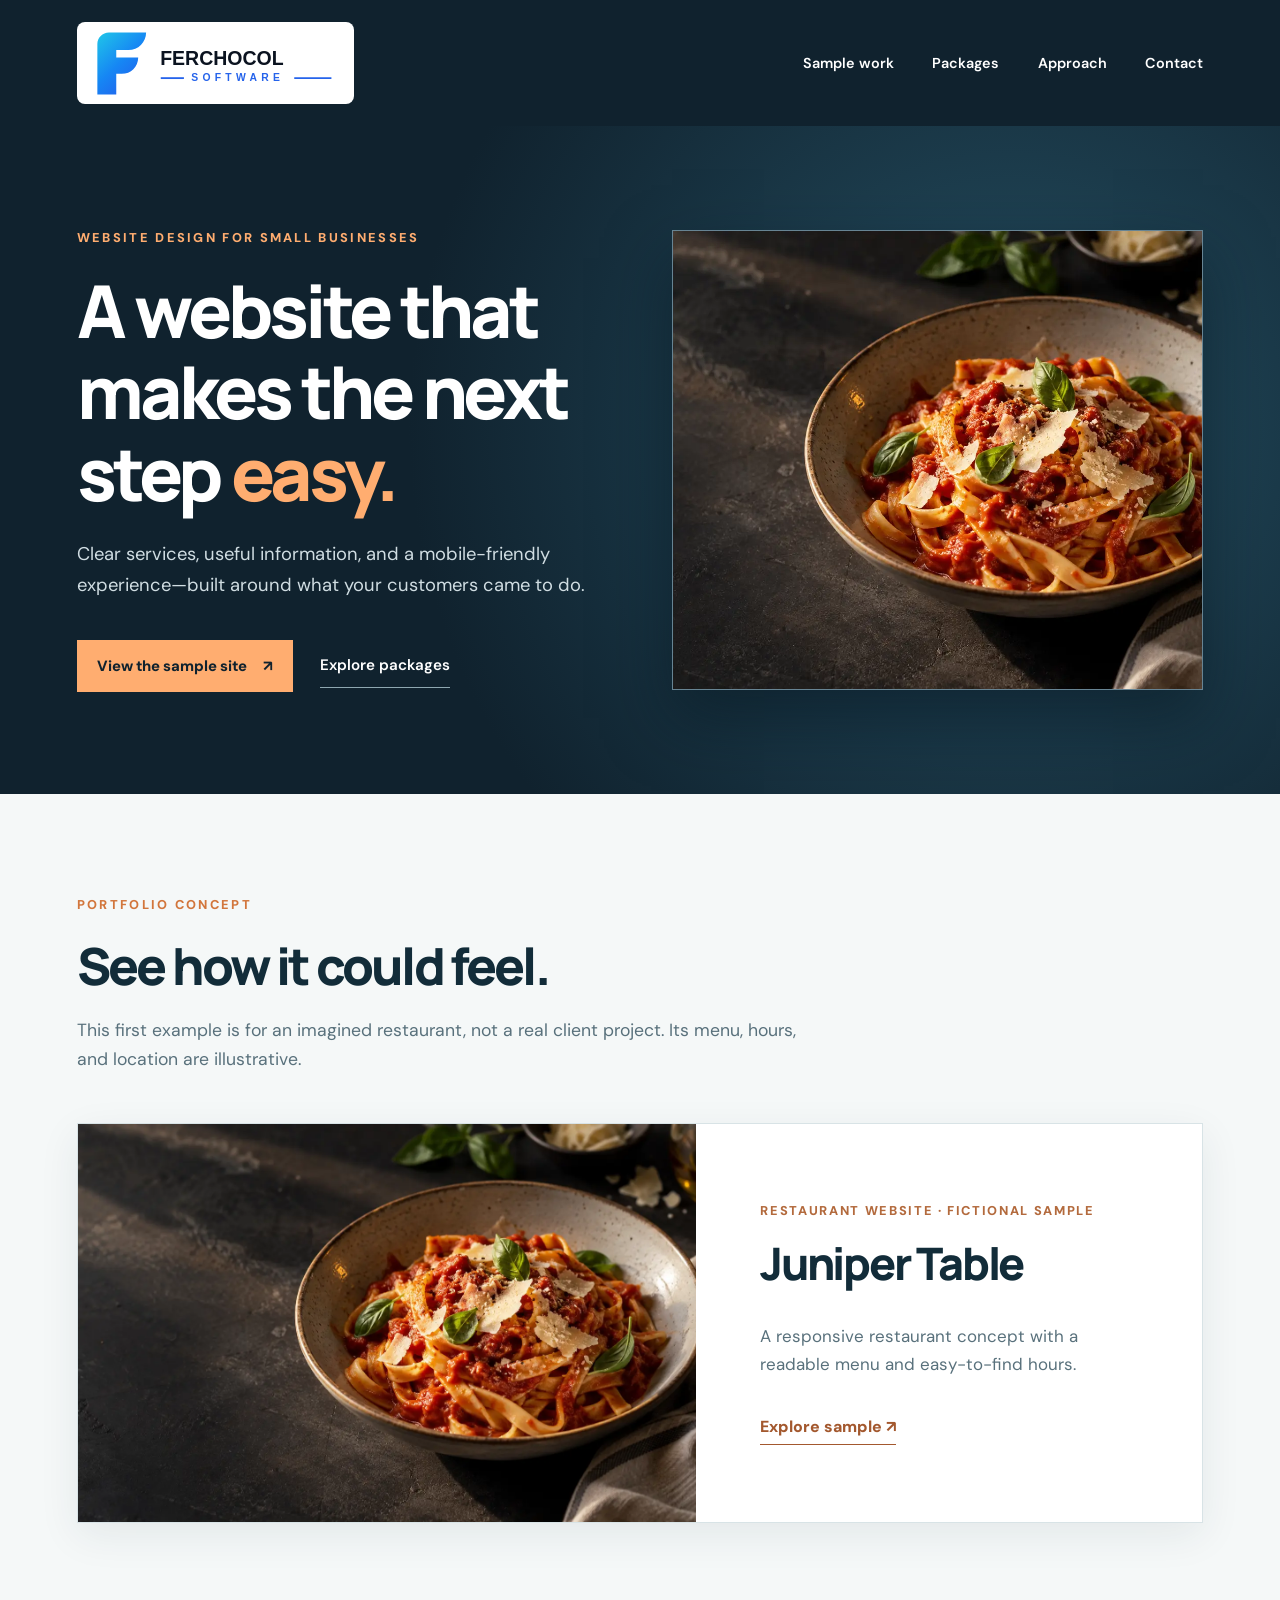
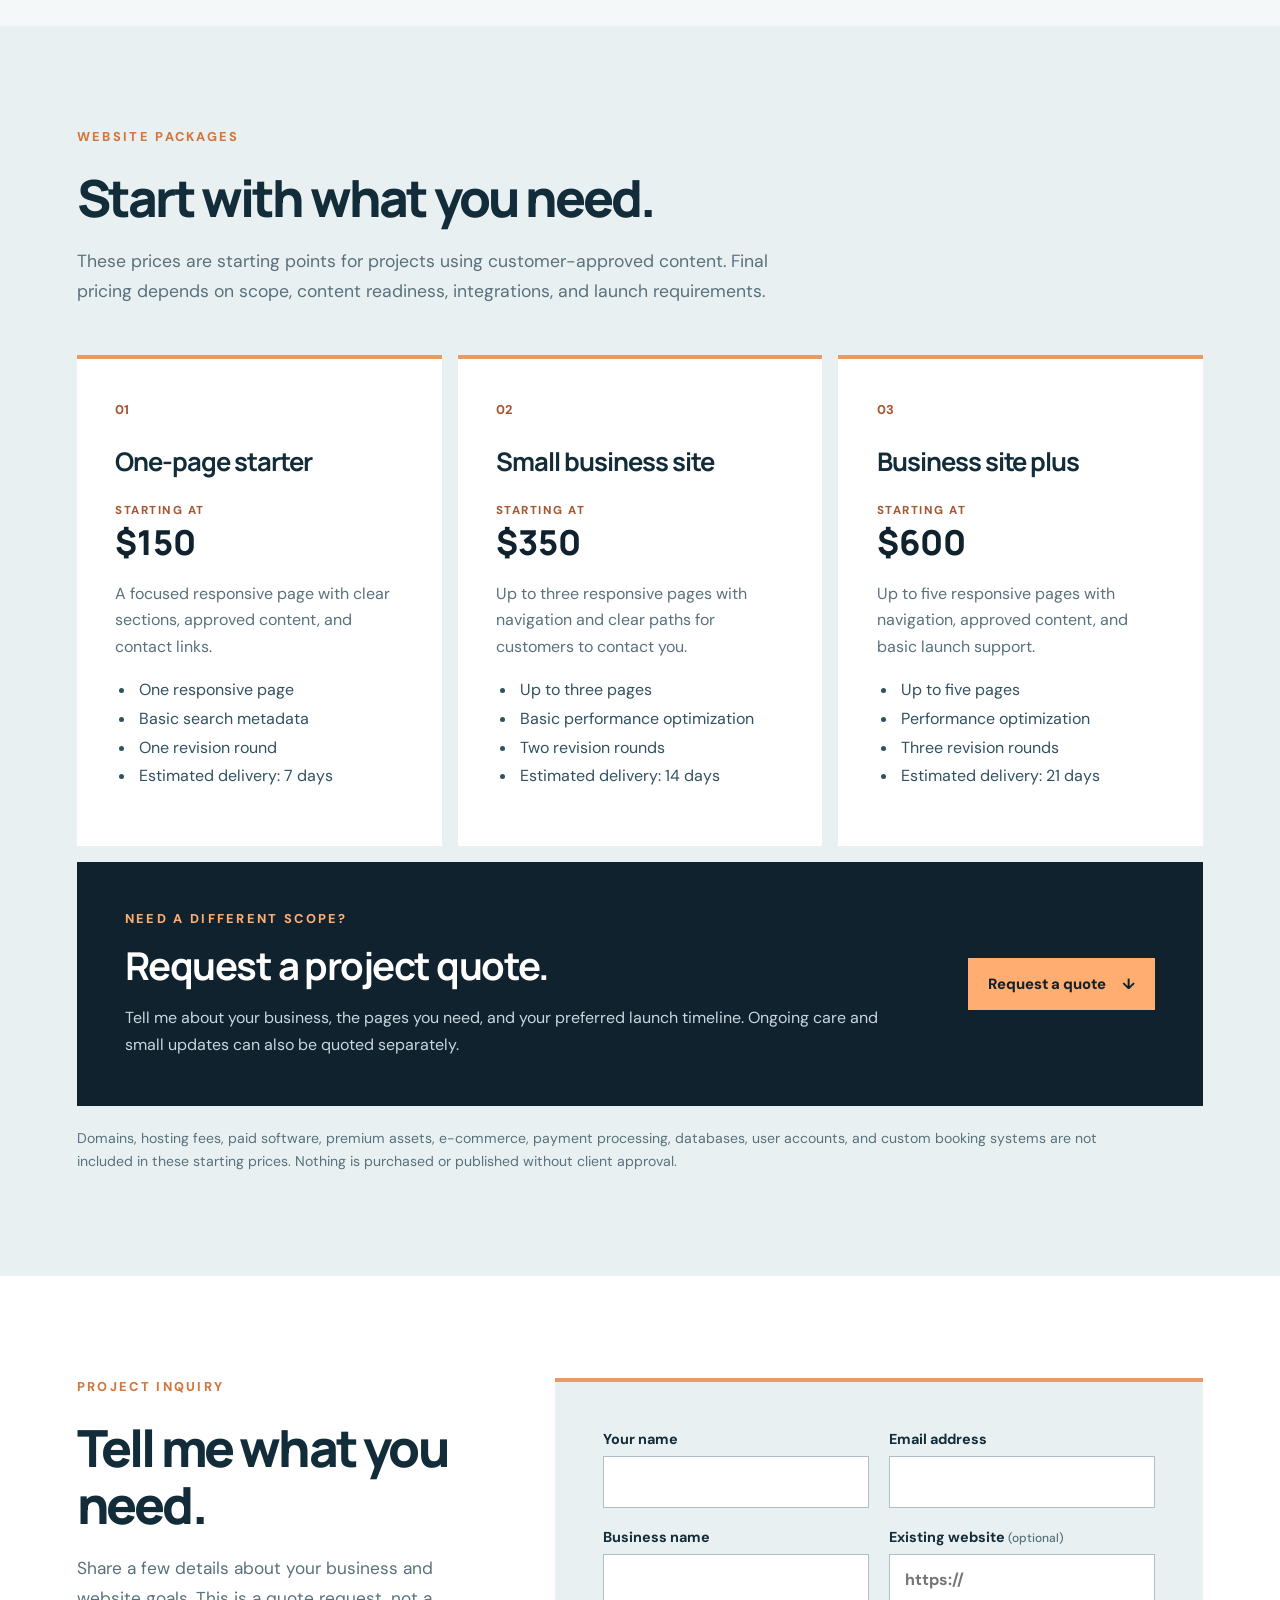
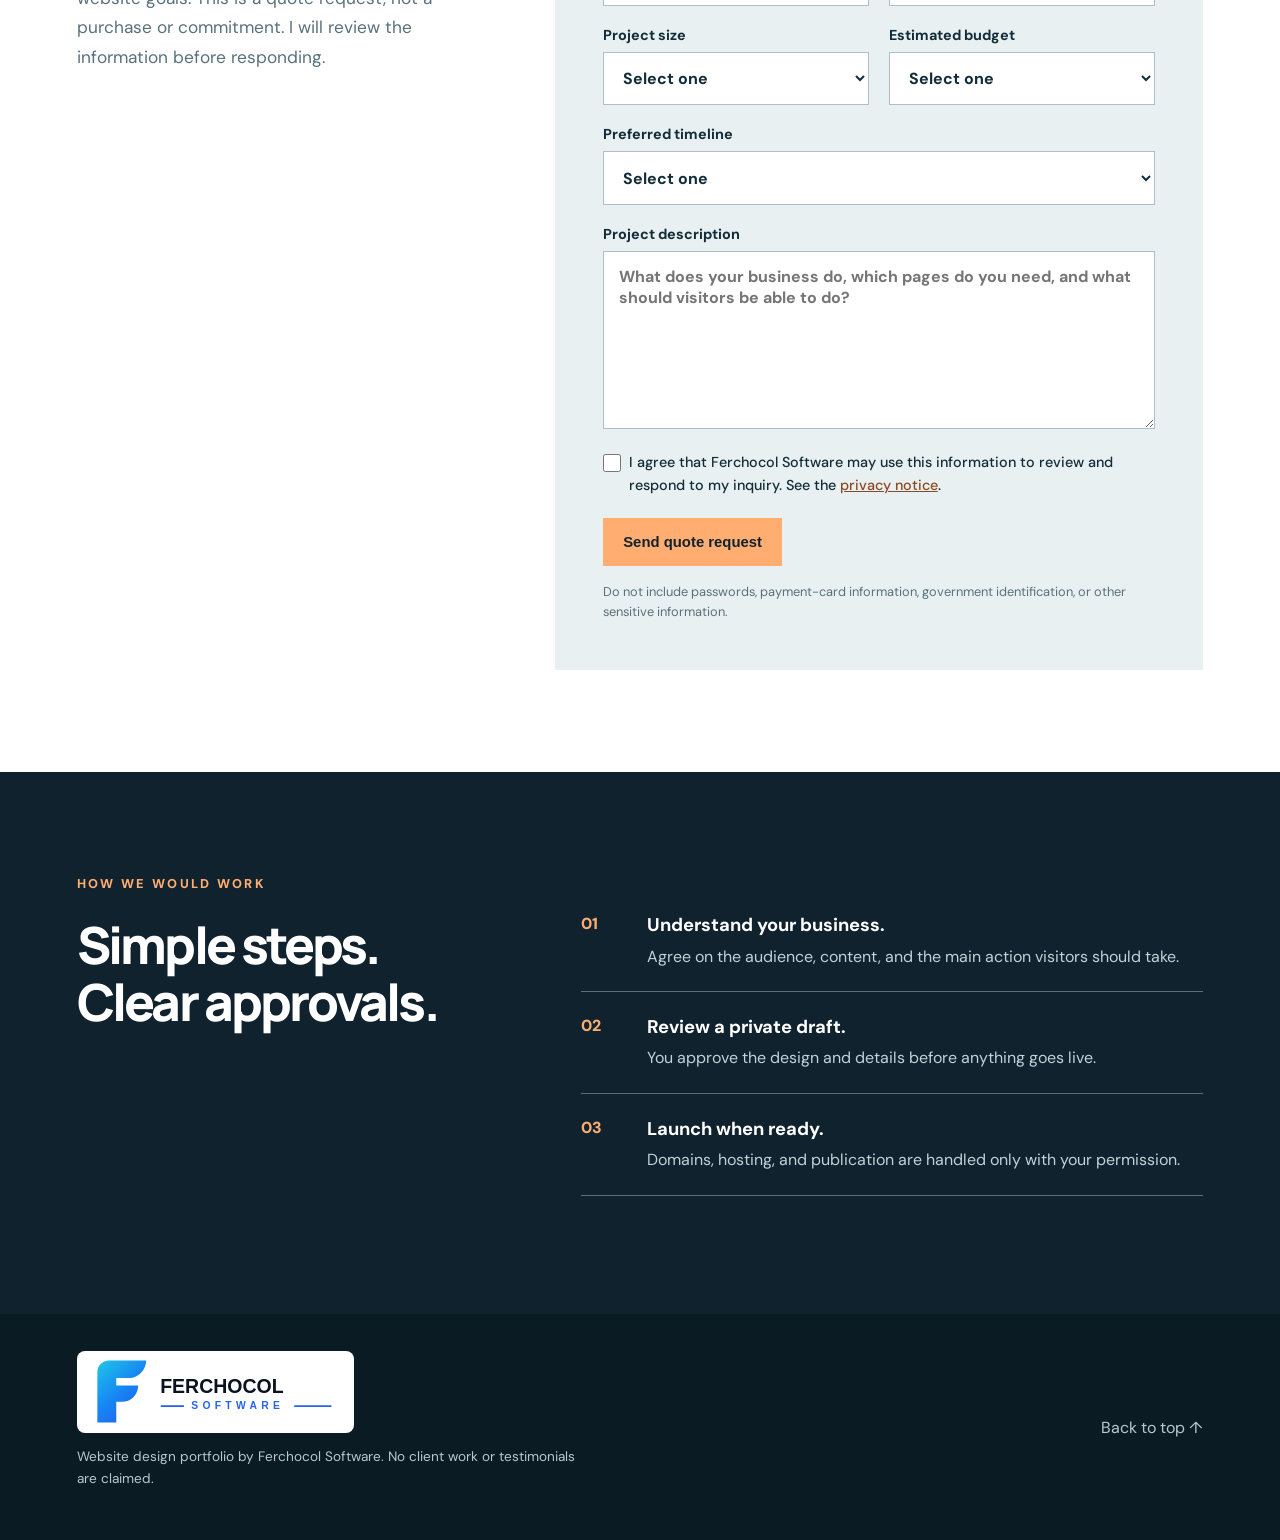
==== commit 6a519510: "Add portfolio SEO metadata" ====
--- a/index.html
+++ b/index.html
@@ -3,10 +3,35 @@
 <head>
   <meta charset="utf-8">
   <meta name="viewport" content="width=device-width, initial-scale=1">
+    <meta name="google-site-verification" content="ZyP4jwqReuCw-V677L3VzZTdykK2CD981NXG0T9whA4">
   <meta name="description" content="Ferchocol Software website design portfolio concept for small businesses. Explore a fictional restaurant sample and straightforward website packages.">
-  <title>Ferchocol Software — Small business website design</title>
+  <title>Small Business Website Design Portfolio | Ferchocol Software</title>
+  <link rel="canonical" href="https://yarumoapps.com/">
+  <meta property="og:title" content="Small Business Website Design Portfolio | Ferchocol Software">
+  <meta property="og:description" content="Explore Ferchocol Software website design concepts and straightforward website options for small businesses.">
+  <meta property="og:type" content="website">
+  <meta property="og:url" content="https://yarumoapps.com/">
   <link rel="icon" type="image/svg+xml" href="data:image/svg+xml,%3Csvg xmlns='http://www.w3.org/2000/svg' viewBox='0 0 64 64'%3E%3Crect width='64' height='64' rx='14' fill='%2310222e'/%3E%3Cpath d='M17 13h31v8H25v9h19v8H25v14h-8V13Z' fill='%23ffad70'/%3E%3C/svg%3E">
   <link rel="stylesheet" href="portfolio.css">
+  <script type="application/ld+json">
+  {
+    "@context": "https://schema.org",
+    "@type": "CollectionPage",
+    "name": "Ferchocol Software Website Design Portfolio",
+    "url": "https://yarumoapps.com/",
+    "description": "Website design concepts and portfolio samples for small businesses.",
+    "isPartOf": {
+      "@type": "WebSite",
+      "name": "Yarumo Portfolio",
+      "url": "https://yarumoapps.com/"
+    },
+    "about": {
+      "@type": "Organization",
+      "name": "Ferchocol Software, LLC",
+      "url": "https://ferchocol.com/"
+    }
+  }
+  </script>
 </head>
 <body>
   <header class="site-header">
@@ -77,6 +102,6 @@
 
     <section class="approach section" id="approach" aria-labelledby="approach-title"><div><p class="eyebrow">HOW WE WOULD WORK</p><h2 id="approach-title">Simple steps.<br>Clear approvals.</h2></div><ol><li><strong>Understand your business.</strong><span>Agree on the audience, content, and the main action visitors should take.</span></li><li><strong>Review a private draft.</strong><span>You approve the design and details before anything goes live.</span></li><li><strong>Launch when ready.</strong><span>Domains, hosting, and publication are handled only with your permission.</span></li></ol></section>
   </main>
-  <footer><div><a class="brand" href="#top"><img src="assets/FerchocolLogo.svg" alt="Ferchocol Software"></a><p>Portfolio draft for small business website design. No client work or testimonials are claimed.</p></div><a href="#top">Back to top ↑</a></footer>
+  <footer><div><a class="brand" href="#top"><img src="assets/FerchocolLogo.svg" alt="Ferchocol Software"></a><p>Website design portfolio by <a href="https://ferchocol.com/website-services/">Ferchocol Software</a>. No client work or testimonials are claimed.</p></div><a href="#top">Back to top ↑</a></footer>
 </body>
 </html>
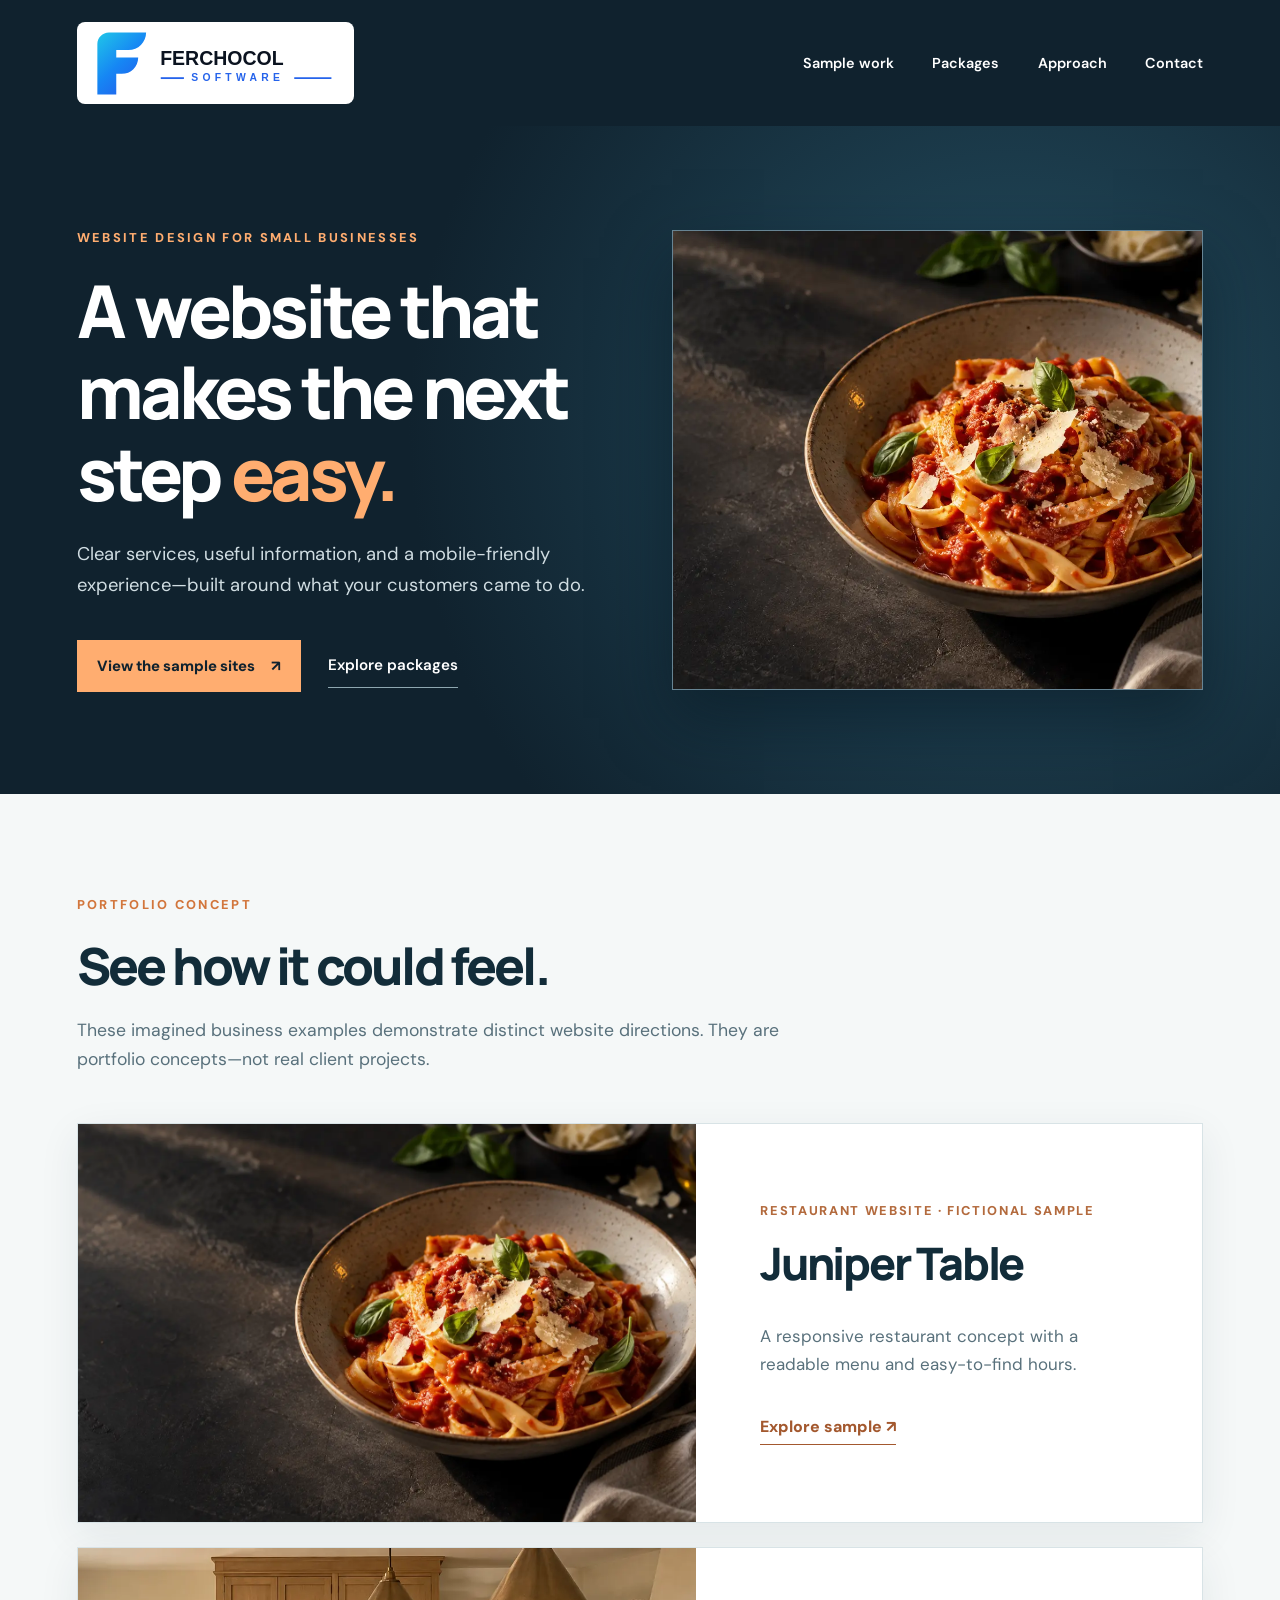
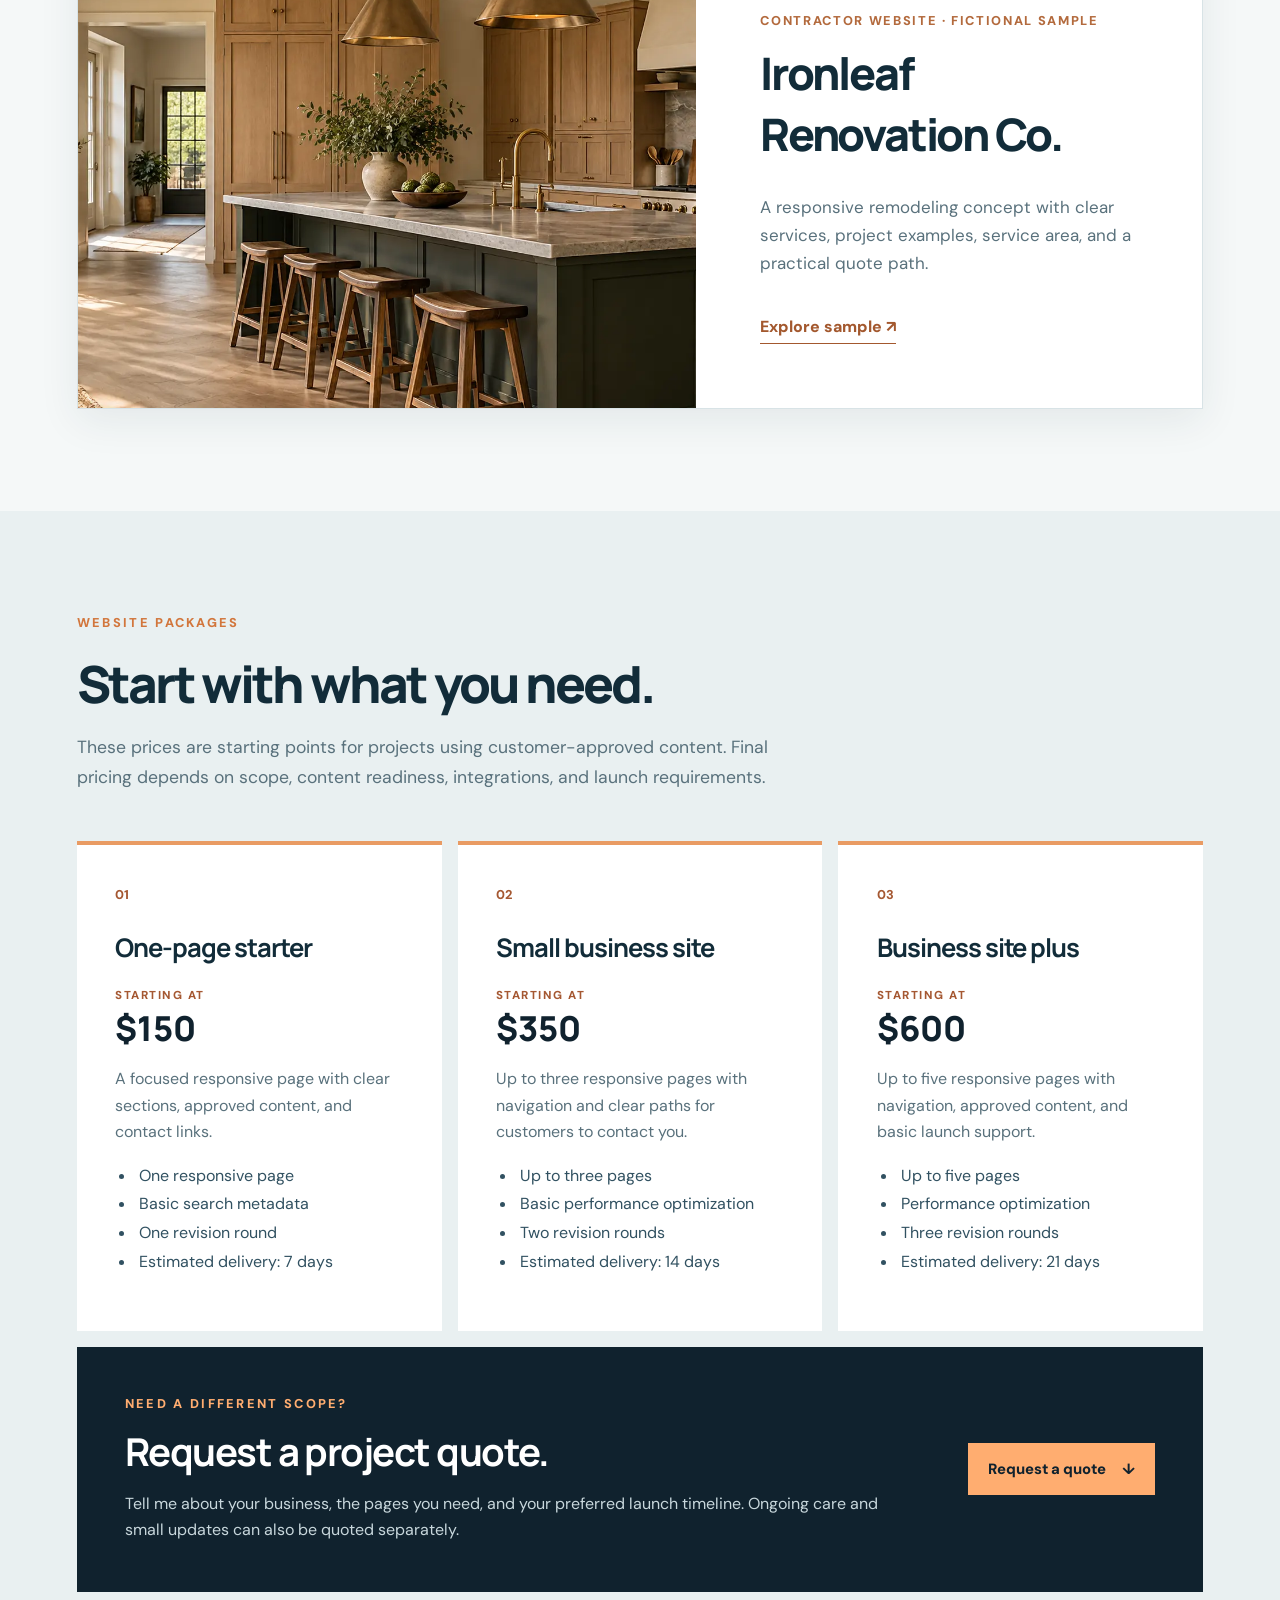
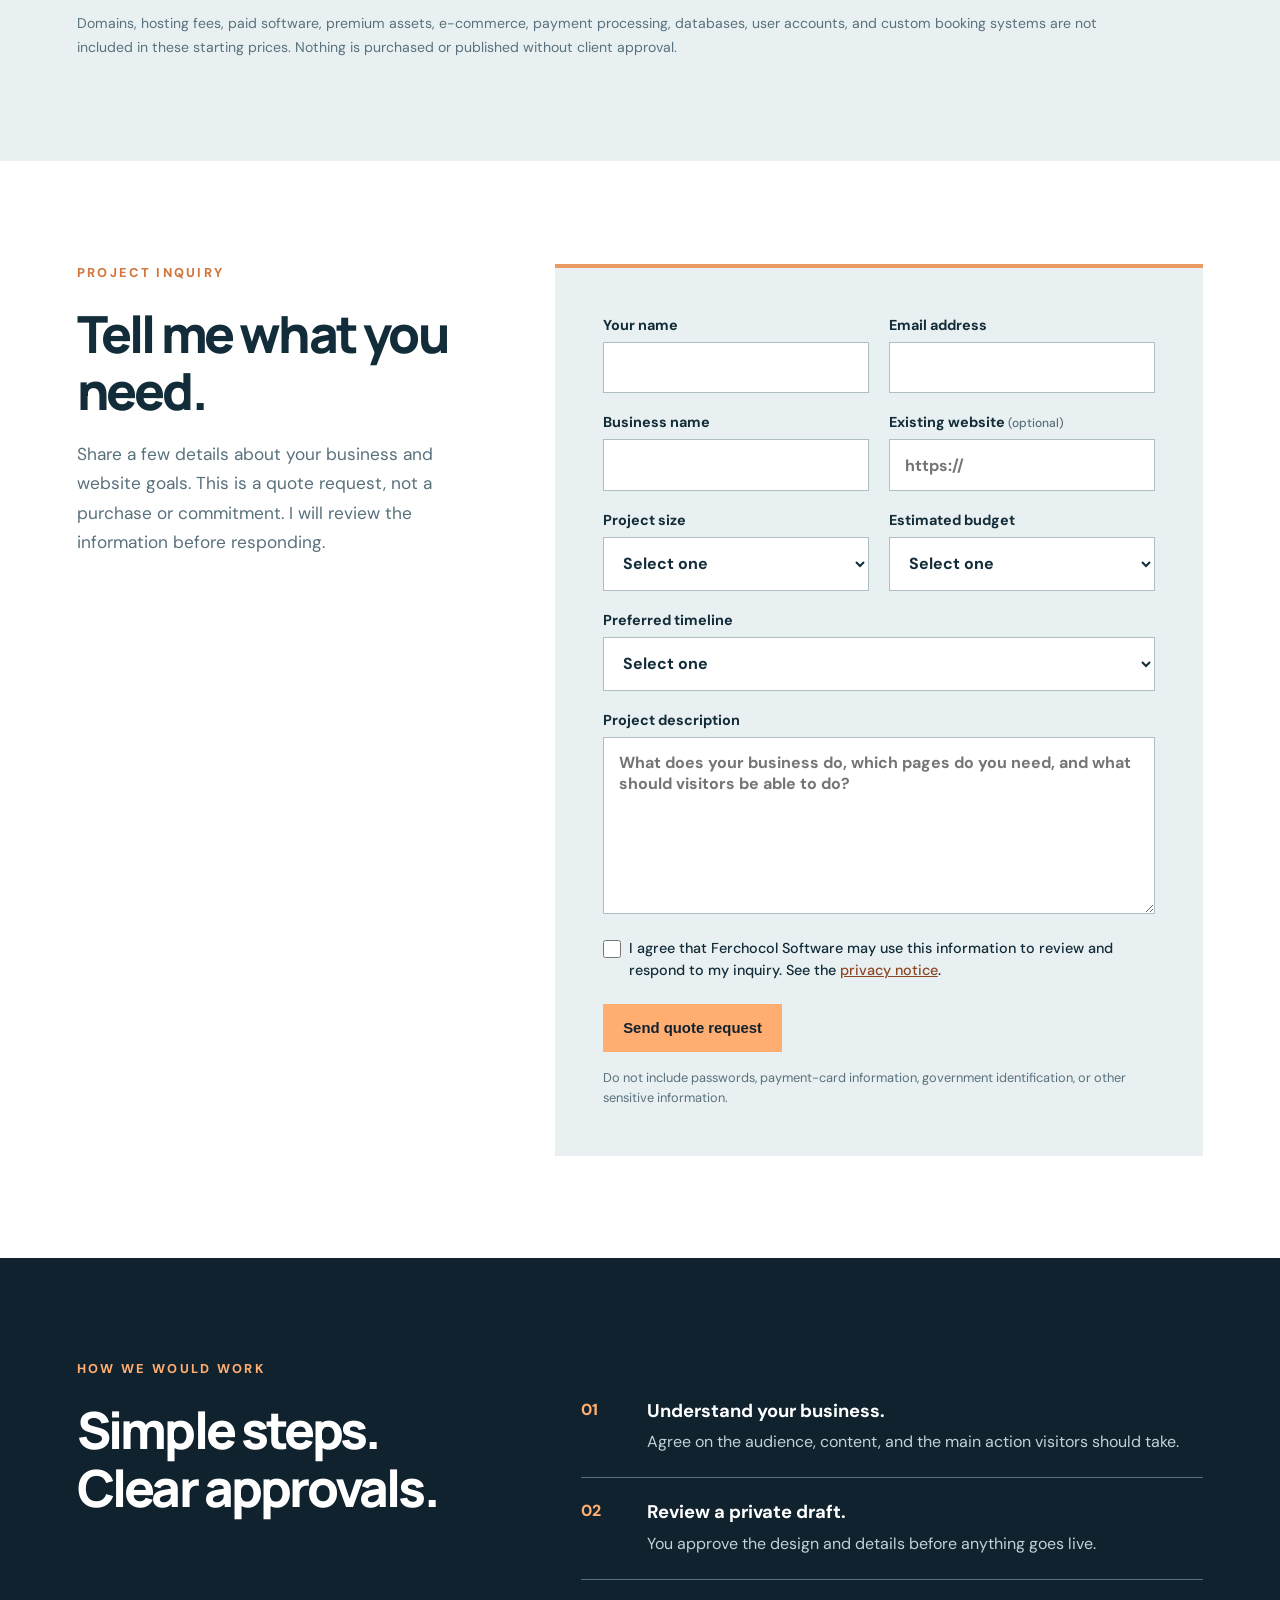
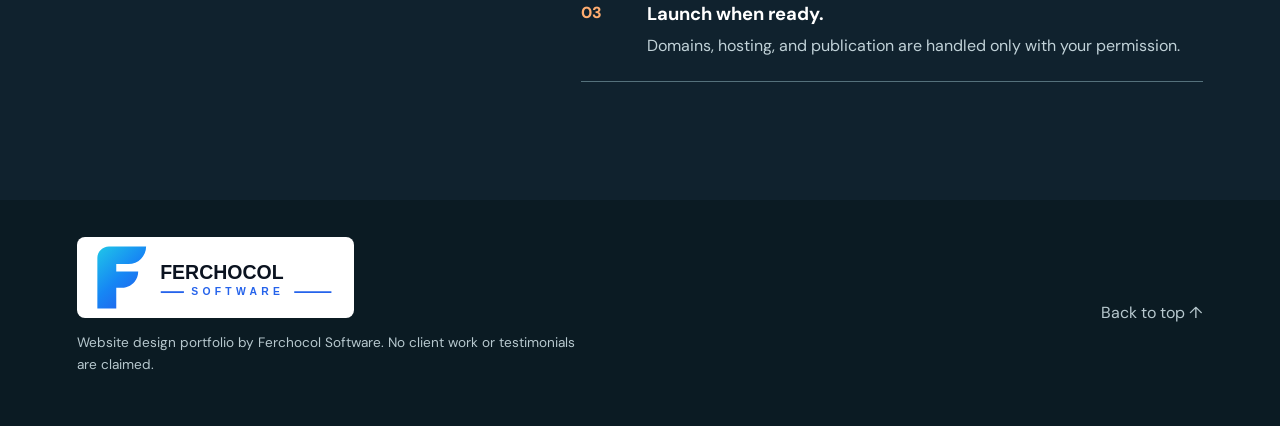
==== commit bdcf1fa5: "Add fictional Ironleaf Renovation portfolio sample" ====
--- a/index.html
+++ b/index.html
@@ -4,7 +4,7 @@
   <meta charset="utf-8">
   <meta name="viewport" content="width=device-width, initial-scale=1">
     <meta name="google-site-verification" content="ZyP4jwqReuCw-V677L3VzZTdykK2CD981NXG0T9whA4">
-  <meta name="description" content="Ferchocol Software website design portfolio concept for small businesses. Explore a fictional restaurant sample and straightforward website packages.">
+  <meta name="description" content="Ferchocol Software website design portfolio concept for small businesses. Explore fictional restaurant and remodeling contractor samples plus straightforward website packages.">
   <title>Small Business Website Design Portfolio | Ferchocol Software</title>
   <link rel="canonical" href="https://yarumoapps.com/">
   <meta property="og:title" content="Small Business Website Design Portfolio | Ferchocol Software">
@@ -44,16 +44,20 @@
         <p class="eyebrow">WEBSITE DESIGN FOR SMALL BUSINESSES</p>
         <h1 id="hero-title">A website that makes the next step <em>easy.</em></h1>
         <p>Clear services, useful information, and a mobile-friendly experience—built around what your customers came to do.</p>
-        <div class="hero-actions"><a class="button button-primary" href="#work">View the sample site <span aria-hidden="true">↗</span></a><a class="subtle-link" href="#packages">Explore packages</a></div>
+        <div class="hero-actions"><a class="button button-primary" href="#work">View the sample sites <span aria-hidden="true">↗</span></a><a class="subtle-link" href="#packages">Explore packages</a></div>
       </div>
       <img class="hero-photo" src="samples/juniper-table/images/pasta.webp" alt="Fictional restaurant sample: pasta with basil and parmesan">
     </section>
 
     <section class="work section" id="work" aria-labelledby="work-title">
-      <div class="section-intro"><p class="eyebrow">PORTFOLIO CONCEPT</p><h2 id="work-title">See how it could feel.</h2><p>This first example is for an imagined restaurant, not a real client project. Its menu, hours, and location are illustrative.</p></div>
+      <div class="section-intro"><p class="eyebrow">PORTFOLIO CONCEPT</p><h2 id="work-title">See how it could feel.</h2><p>These imagined business examples demonstrate distinct website directions. They are portfolio concepts—not real client projects.</p></div>
       <a class="work-card" href="samples/juniper-table/" aria-label="Open fictional Juniper Table restaurant sample">
         <img src="samples/juniper-table/images/pasta.webp" alt="Pasta with basil and parmesan from the fictional Juniper Table sample" loading="lazy">
         <div class="work-details"><span class="work-tag">RESTAURANT WEBSITE · FICTIONAL SAMPLE</span><h3>Juniper Table</h3><p>A responsive restaurant concept with a readable menu and easy-to-find hours.</p><span class="card-action">Explore sample <span aria-hidden="true">↗</span></span></div>
+      </a>
+      <a class="work-card contractor-card" href="samples/ironleaf-renovation/" aria-label="Open fictional Ironleaf Renovation contractor sample">
+        <img src="samples/ironleaf-renovation/images/kitchen.webp" alt="Warm kitchen from the fictional Ironleaf Renovation contractor sample" loading="lazy" width="1920" height="803">
+        <div class="work-details"><span class="work-tag">CONTRACTOR WEBSITE · FICTIONAL SAMPLE</span><h3>Ironleaf Renovation Co.</h3><p>A responsive remodeling concept with clear services, project examples, service area, and a practical quote path.</p><span class="card-action">Explore sample <span aria-hidden="true">↗</span></span></div>
       </a>
     </section>
 
--- a/portfolio.css
+++ b/portfolio.css
@@ -11,3 +11,5 @@
 @media(max-width:620px){.form-grid{grid-template-columns:1fr}.form-wide{grid-column:auto}.site-header{display:block}.brand img{width:210px}.site-header nav{justify-content:space-between;margin-top:1.4rem}.hero{padding-top:4rem;gap:1rem}.hero h1{font-size:3.25rem}.hero-photo{height:280px}.package-grid{grid-template-columns:1fr}.package-grid article{min-height:0}.work-card img{height:240px}footer{display:block}footer>a{display:inline-block;margin-top:1rem}}
 
 .legal-page{max-width:900px;margin:0 auto;padding:clamp(3rem,7vw,7rem) clamp(1.3rem,5vw,4rem);background:#fff}.legal-page h1{font-family:Manrope,Arial,sans-serif;font-size:clamp(2.8rem,5vw,5rem);letter-spacing:-.055em;line-height:1.05;margin:0 0 .8rem}.legal-page h2{font-family:Manrope,Arial,sans-serif;font-size:1.45rem;letter-spacing:-.025em;margin:2.2rem 0 .6rem}.legal-page p{color:var(--muted);line-height:1.75}.legal-page .legal-updated{font-size:.9rem}.legal-page .button{color:var(--navy);display:inline-flex;margin-top:1rem}
+
+.work-card + .work-card{margin-top:1.5rem}.contractor-card img{object-position:center}
